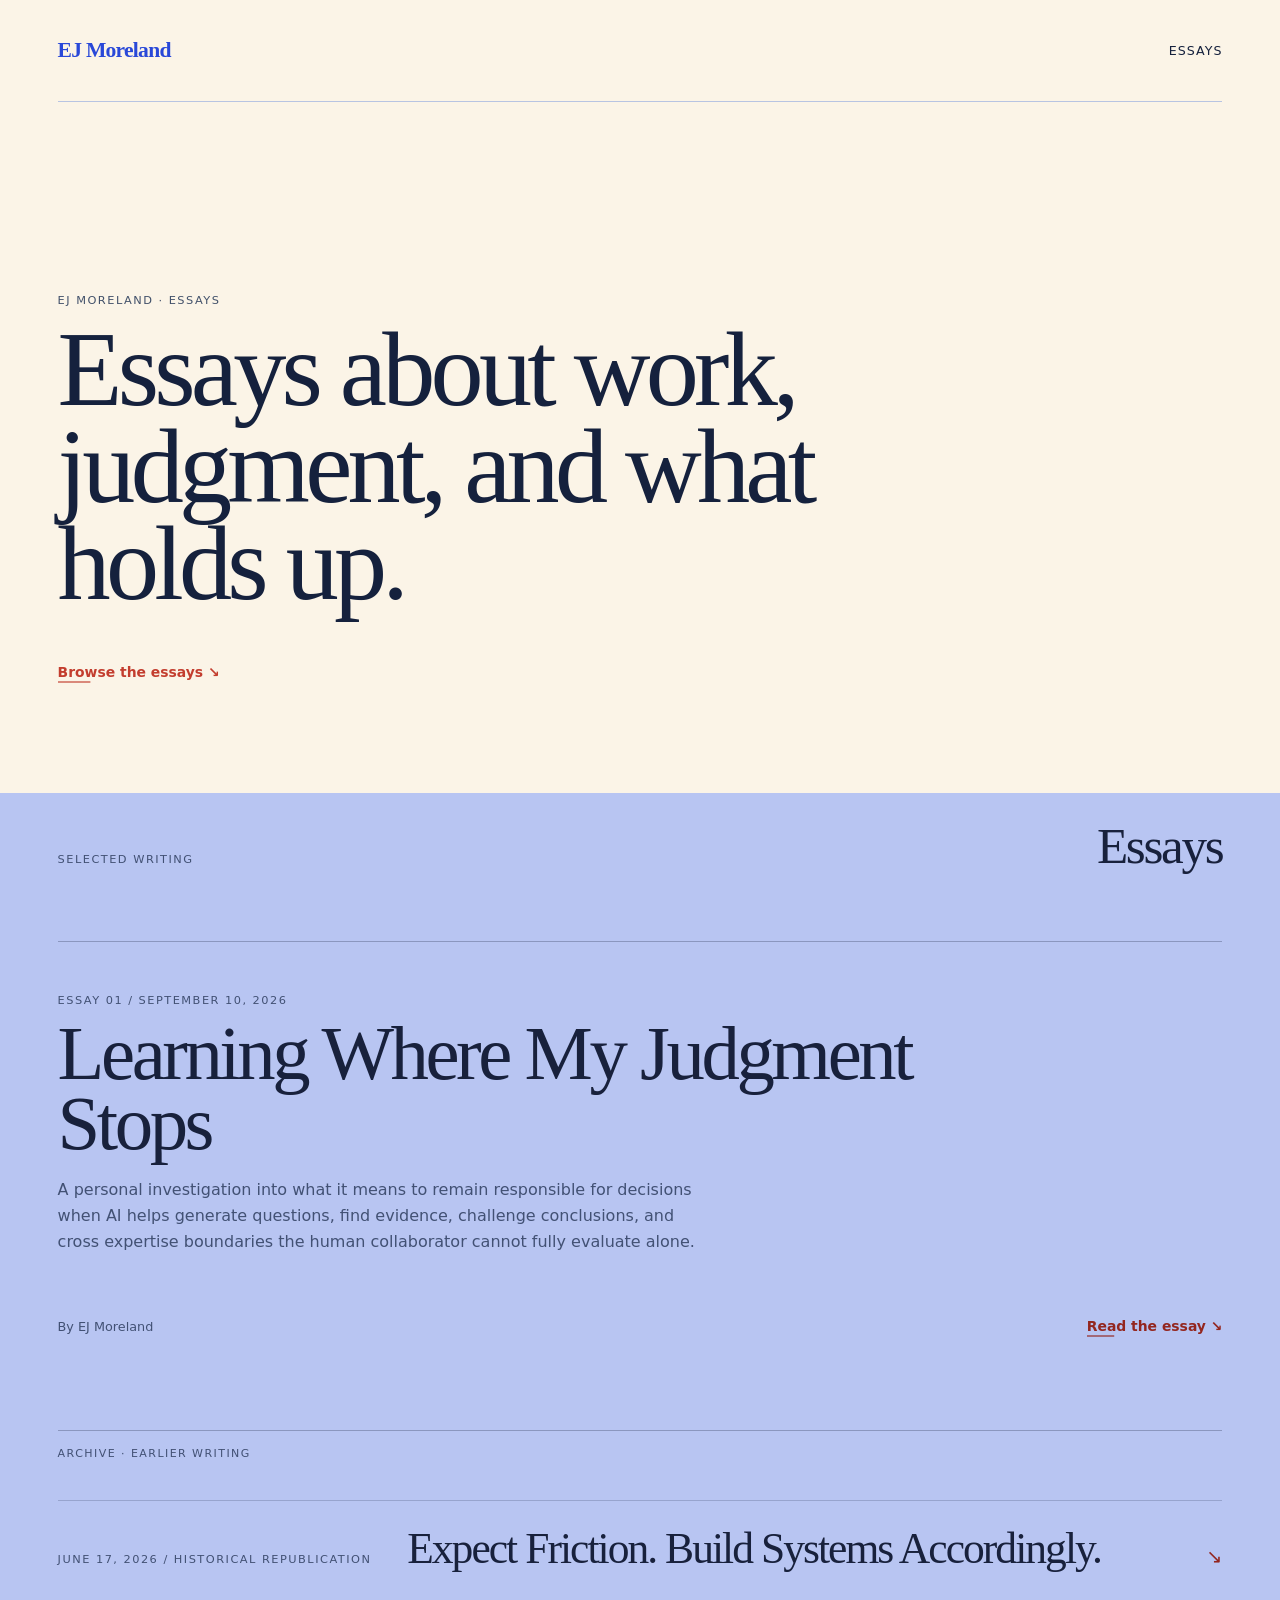
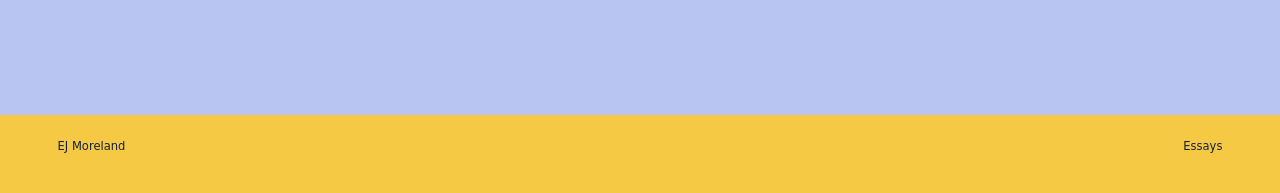
==== index.html @ 28517c2b "Publish initial essay site" ====
<!doctype html>
<html lang="en">
  <head>
    <meta charset="utf-8">
    <meta name="viewport" content="width=device-width, initial-scale=1">
    <title>EJ Moreland — Essays</title>
    <link rel="canonical" href="https://ejmoreland.net/">
    <link rel="stylesheet" href="styles.css">
  </head>
  <body>
    <a class="skip-link" href="#main">Skip to content</a>
    <div class="site-shell">
      <header class="masthead">
        <a class="wordmark" href="#top" aria-label="EJ Moreland home">EJ Moreland</a>
        <button class="menu-toggle" type="button" aria-expanded="false" aria-controls="site-navigation">
          <span>Menu</span><span aria-hidden="true">+</span>
        </button>
        <nav id="site-navigation" aria-label="Primary navigation">
          <a href="essays/index.html">Essays</a>
        </nav>
      </header>

      <main id="main">
        <section class="hero" id="top" aria-labelledby="intro-title">
          <p class="eyebrow">EJ Moreland · Essays</p>
          <h1 id="intro-title">Essays about work, judgment, and what holds up.</h1>
          <a class="text-link" href="essays/index.html">Browse the essays <span aria-hidden="true">↘</span></a>
        </section>

        <section class="writing-section" id="writing" aria-labelledby="writing-title">
          <div class="section-heading">
            <p class="eyebrow">Selected writing</p>
            <h2 id="writing-title">Essays</h2>
          </div>
          <article class="featured-essay">
            <p class="issue-label">Essay 01 <span aria-hidden="true">/</span> September 10, 2026</p>
            <h3>Learning Where My Judgment Stops</h3>
            <p class="deck">A personal investigation into what it means to remain responsible for decisions when AI helps generate questions, find evidence, challenge conclusions, and cross expertise boundaries the human collaborator cannot fully evaluate alone.</p>
            <div class="article-footer">
              <span>By EJ Moreland</span>
              <a class="text-link" href="essays/learning-where-my-judgment-stops.html">Read the essay <span aria-hidden="true">↘</span></a>
            </div>
          </article>
          <div class="archive-test" aria-label="Future writing layout test">
            <p class="archive-note">Archive · Earlier writing</p>
            <article class="archive-row">
              <p class="issue-label">June 17, 2026 <span aria-hidden="true">/</span> Historical republication</p>
              <h3><a href="essays/expect-friction-build-systems-accordingly.html">Expect Friction. Build Systems Accordingly.</a></h3>
              <span class="archive-arrow" aria-hidden="true">↘</span>
            </article>
          </div>
        </section>

      </main>

      <footer>
        <span>EJ Moreland</span>
        <span>Essays</span>
      </footer>
    </div>
    <script src="script.js"></script>
  </body>
</html>
---- styles.css ----
:root {
  --paper: #fbf4e7;
  --ink: #15213d;
  --quiet: #42516a;
  --rule: #b8c4e2;
  --signal: #c33d2e;
  --cobalt: #b8c5f2;
  --wordmark: #2948d8;
  --plum: #542567;
  --sun: #f6c945;
  --reading-ink: #fff4e4;
  --reading-muted: #efd8ec;
  --control-ink: #15213d;
  --serif: Georgia, "Times New Roman", serif;
  --sans: Inter, ui-sans-serif, system-ui, sans-serif;
}

* { box-sizing: border-box; }
html { scroll-behavior: smooth; }
body { margin: 0; background: var(--paper); color: var(--ink); font-family: var(--sans); transition: background-color 560ms cubic-bezier(.22, 1, .36, 1), color 420ms ease; }
body.dimmed { --paper: #18213c; --ink: #fff4e4; --quiet: #c8d2ec; --rule: #56678e; --signal: #f6c945; --cobalt: #c6cff2; --wordmark: #c6cff2; --plum: #2b1437; --sun: #f6c945; --reading-ink: #fff4e4; --reading-muted: #e7cfe5; }
a { color: inherit; text-decoration-thickness: 1px; text-underline-offset: 0.18em; }
button { font: inherit; color: inherit; }
.skip-link { position: fixed; left: 1rem; top: -4rem; background: var(--ink); color: var(--paper); padding: .7rem; z-index: 4; }
.skip-link:focus { top: 1rem; }
.site-shell { max-width: 1440px; margin: auto; padding: 0 4.5vw; }
.masthead { min-height: 6.4rem; display: flex; align-items: center; justify-content: space-between; border-bottom: 1px solid var(--rule); }
.wordmark { color: var(--wordmark); font-family: var(--serif); font-size: 1.35rem; font-weight: 700; text-decoration: none; letter-spacing: -.035em; }
nav { display: flex; gap: 1.4rem; font-size: .79rem; text-transform: uppercase; letter-spacing: .08em; }
nav a { text-decoration: none; }
.menu-toggle { display: none; background: none; border: 0; padding: .45rem 0; }
.hero { min-height: min(72vh, 52rem); padding: clamp(6rem, 14vw, 13rem) 0 7rem; max-width: 1010px; }
.eyebrow, .issue-label { font-size: .71rem; text-transform: uppercase; letter-spacing: .13em; color: var(--quiet); }
.hero h1, h2, h3 { font-family: var(--serif); font-weight: 400; letter-spacing: -.045em; }
.hero h1 { max-width: 900px; margin: .9rem 0 2rem; font-size: clamp(3.3rem, 8.3vw, 8.6rem); line-height: .91; }
.hero-copy { max-width: 35rem; font-size: 1rem; line-height: 1.65; color: var(--quiet); }
.text-link { position: relative; display: inline-block; margin-top: 1.3rem; color: var(--signal); font-size: .87rem; font-weight: 650; text-decoration: none; }
.text-link::after { position: absolute; left: 0; right: 0; bottom: -.18rem; height: 2px; content: ""; background: currentColor; transform: scaleX(.2); transform-origin: left; opacity: .58; transition: transform 360ms cubic-bezier(.22, 1, .36, 1), opacity 240ms ease; }
.text-link span { display: inline-block; transition: transform 360ms cubic-bezier(.22, 1, .36, 1); }
.text-link:hover::after, .text-link:focus-visible::after { transform: scaleX(1); opacity: 1; }
.text-link:hover span, .text-link:focus-visible span { transform: translate(.24rem, .14rem); }
.writing-section { margin: 0 calc(50% - 50vw); padding: 1.4rem max(4.5vw, calc((100vw - 1440px) / 2 + 4.5vw)) 7rem; background: var(--cobalt); color: #18213c; }
.writing-section .eyebrow, .writing-section .issue-label, .writing-section .deck, .writing-section .article-footer { color: #425174; }
.writing-section .section-heading, .writing-section .featured-essay { border-color: rgba(24, 33, 60, .28); }
.writing-section .text-link { color: #93261f; }
.section-heading { display: flex; align-items: baseline; justify-content: space-between; }
.section-heading h2 { margin: 0; font-size: clamp(2rem, 4vw, 3.5rem); }
.featured-essay { margin-top: 4rem; padding: 2.5rem 0 0; border-top: 1px solid var(--rule); transition: transform 420ms cubic-bezier(.22, 1, .36, 1); }
.featured-essay h3 { max-width: 960px; margin: .65rem 0 1.1rem; font-size: clamp(2.8rem, 6vw, 6.8rem); line-height: .92; }
.deck { max-width: 41rem; color: var(--quiet); line-height: 1.6; }
.article-footer { display: flex; justify-content: space-between; align-items: baseline; gap: 1rem; margin-top: 4rem; font-size: .8rem; color: var(--quiet); }
.article-footer .text-link { margin: 0; }
.archive-test { margin-top: 6rem; border-top: 1px solid rgba(24, 33, 60, .28); }
.archive-note { margin: 1rem 0 2.5rem; color: #425174; font-size: .69rem; text-transform: uppercase; letter-spacing: .13em; }
.archive-row { position: relative; display: grid; grid-template-columns: minmax(12rem, .42fr) minmax(18rem, 1fr) auto; gap: 1.5rem; align-items: baseline; padding: 1.6rem 0; border-top: 1px solid rgba(24, 33, 60, .2); transition: transform 360ms cubic-bezier(.22, 1, .36, 1); }
.archive-row h3 { margin: 0; font-size: clamp(1.65rem, 3.4vw, 3.4rem); line-height: 1; }
.archive-row h3 a { color: inherit; text-decoration: none; }
.archive-arrow { color: #93261f; font-size: 1.2rem; transition: transform 360ms cubic-bezier(.22, 1, .36, 1); }
.reading-proof { margin: 0 calc(50% - 50vw); padding: 7rem max(4.5vw, calc((100vw - 1440px) / 2 + 4.5vw)); background: var(--plum); color: var(--reading-ink); transition: background-color 620ms cubic-bezier(.22, 1, .36, 1), color 420ms ease; }
.reading-proof .eyebrow, .reading-proof .issue-label, .reading-proof .standfirst { color: var(--reading-muted); }
.reading-meta { display: flex; justify-content: space-between; align-items: center; border-bottom: 1px solid var(--rule); padding-bottom: 1rem; }
.reading-mode { position: relative; overflow: hidden; isolation: isolate; background: transparent; border: 1px solid rgba(255, 244, 228, .65); border-radius: 99px; padding: .55rem .8rem; cursor: pointer; font-size: .78rem; transition: border-color 260ms ease, color 260ms ease, transform 260ms cubic-bezier(.22, 1, .36, 1); }
.reading-mode::before { position: absolute; inset: 0; z-index: -1; content: ""; background: var(--sun); transform: translateY(105%); transition: transform 420ms cubic-bezier(.22, 1, .36, 1); }
.reading-mode:hover, .reading-mode:focus-visible { border-color: var(--sun); color: var(--control-ink); transform: translateY(-1px); }
.reading-mode[aria-pressed="true"] { border-color: var(--sun); color: var(--control-ink); }
.reading-mode:hover::before, .reading-mode:focus-visible::before, .reading-mode[aria-pressed="true"]::before { transform: translateY(0); }
.reading-column { width: min(100%, 43rem); margin: 7rem auto 0; font-family: var(--serif); font-size: clamp(1.25rem, 2vw, 1.56rem); line-height: 1.56; }
.reading-column h2 { margin: .8rem 0 2.2rem; font-size: clamp(3rem, 6vw, 5.8rem); line-height: .92; }
.reading-column h1 { margin: .8rem 0 2.2rem; font-family: var(--serif); font-size: clamp(3rem, 6vw, 5.8rem); font-weight: 400; letter-spacing: -.045em; line-height: .92; }
.standfirst { font-size: 1.1em; color: var(--quiet); }
.article-template { min-height: calc(100vh - 6.4rem); }
.article-placeholder { margin-top: 3rem; padding: 1.5rem; border: 1px solid rgba(255, 244, 228, .42); font-family: var(--sans); font-size: 1rem; line-height: 1.65; }
.published-article .article-heading { margin-top: 6rem; }
.published-article .article-body { margin-top: 4rem; }
.article-body > p, .afterword > p { margin: 0 0 1.6em; }
.article-body > p + p, .afterword > p + p { margin-top: .15em; }
.article-body .emphasis-line { margin: 2.7em 0; padding-left: 1.2rem; border-left: 3px solid var(--sun); color: #ffe7a0; font-size: 1.08em; font-style: italic; line-height: 1.48; }
.article-body .emphasis-fragment { display: block; margin: .6em 0 2.5em; padding-left: 1.2rem; border-left: 3px solid var(--sun); color: #ffe7a0; font-size: 1.08em; font-style: italic; line-height: 1.48; }
.historical-note { margin: 2rem 0 1rem; padding: 1.15rem 1.25rem; border: 1px solid rgba(255, 244, 228, .45); font-family: var(--sans); font-size: .9rem; line-height: 1.6; }
.original-source { color: var(--sun); font-family: var(--sans); font-size: .78rem; font-weight: 700; text-underline-offset: .22em; }
.historical-article .bullet-line { margin: -.7em 0 1.05em 1.2rem; font-family: var(--sans); font-size: .88em; }
.historical-article .closing-line { margin-bottom: .35em; color: #ffe7a0; font-weight: 700; }
.afterword { margin-top: 7rem; padding-top: 3rem; border-top: 1px solid rgba(255, 244, 228, .42); }
.afterword h2 { margin: 0 0 2.5rem; font-size: clamp(2.5rem, 5vw, 4.8rem); line-height: .95; }
.page-hero { padding: clamp(6rem, 13vw, 11rem) 0 5rem; }
.page-hero h1 { margin: .6rem 0 1.5rem; font-family: var(--serif); font-size: clamp(4rem, 10vw, 9rem); font-weight: 400; letter-spacing: -.055em; line-height: .88; }
.page-hero > p:last-child { max-width: 38rem; color: var(--quiet); line-height: 1.65; }
.essay-index { margin: 0 calc(50% - 50vw); padding: 1rem max(4.5vw, calc((100vw - 1440px) / 2 + 4.5vw)) 7rem; background: var(--cobalt); color: var(--control-ink); }
.essay-entry { padding: 3rem 0 4rem; border-top: 1px solid rgba(24, 33, 60, .28); }
.essay-entry h2 { max-width: 960px; margin: .7rem 0 1.2rem; font-size: clamp(2.8rem, 6vw, 6.8rem); line-height: .92; }
.essay-entry > p:not(.issue-label) { max-width: 42rem; color: #425174; line-height: 1.65; }
.pending-entry { opacity: .78; }
.end-mark { color: var(--sun); text-align: center; margin-top: 4rem; }
.about-section { padding: 8rem 0; max-width: 51rem; }
.about-section h2 { max-width: 34rem; margin: .8rem 0 1.5rem; font-size: clamp(2.5rem, 5.2vw, 5rem); line-height: .94; }
.about-section p:last-child { line-height: 1.7; color: var(--quiet); }
footer { display: flex; justify-content: space-between; gap: 1rem; margin: 0 calc(50% - 50vw); padding: 1.5rem max(4.5vw, calc((100vw - 1440px) / 2 + 4.5vw)) 2.5rem; background: var(--sun); color: var(--control-ink); font-size: .72rem; }

@media (hover: hover) {
  .featured-essay:hover { transform: translateY(-.3rem); }
  .archive-row:hover { transform: translateY(-.2rem); }
  .archive-row:hover .archive-arrow { transform: translate(.22rem, .16rem); }
}

@media (max-width: 640px) {
  .site-shell { padding: 0 1.25rem; }
  .masthead { min-height: 5rem; position: relative; }
  .menu-toggle { display: flex; gap: .5rem; background: none; border: 0; cursor: pointer; font-size: .78rem; text-transform: uppercase; letter-spacing: .08em; }
  nav { display: none; position: absolute; top: 5rem; left: -1.25rem; right: -1.25rem; background: var(--paper); padding: 1rem 1.25rem 1.5rem; border-bottom: 1px solid var(--rule); }
  nav.open { display: flex; flex-direction: column; }
  .hero { min-height: auto; padding: 6rem 0; }
  .article-footer, footer { align-items: flex-start; flex-direction: column; }
  .archive-row { grid-template-columns: 1fr auto; gap: .8rem; }
  .archive-row .issue-label { grid-column: 1 / -1; }
  .writing-section, .reading-proof, .essay-index, footer { padding-left: 1.25rem; padding-right: 1.25rem; }
  .reading-proof { padding-top: 4rem; padding-bottom: 4rem; }
  .reading-column { margin-top: 4rem; }
  .about-section { padding: 5rem 0; }
}

@media (prefers-reduced-motion: reduce) {
  html { scroll-behavior: auto; }
  *, *::before, *::after { transition-duration: .01ms !important; animation-duration: .01ms !important; animation-iteration-count: 1 !important; }
}
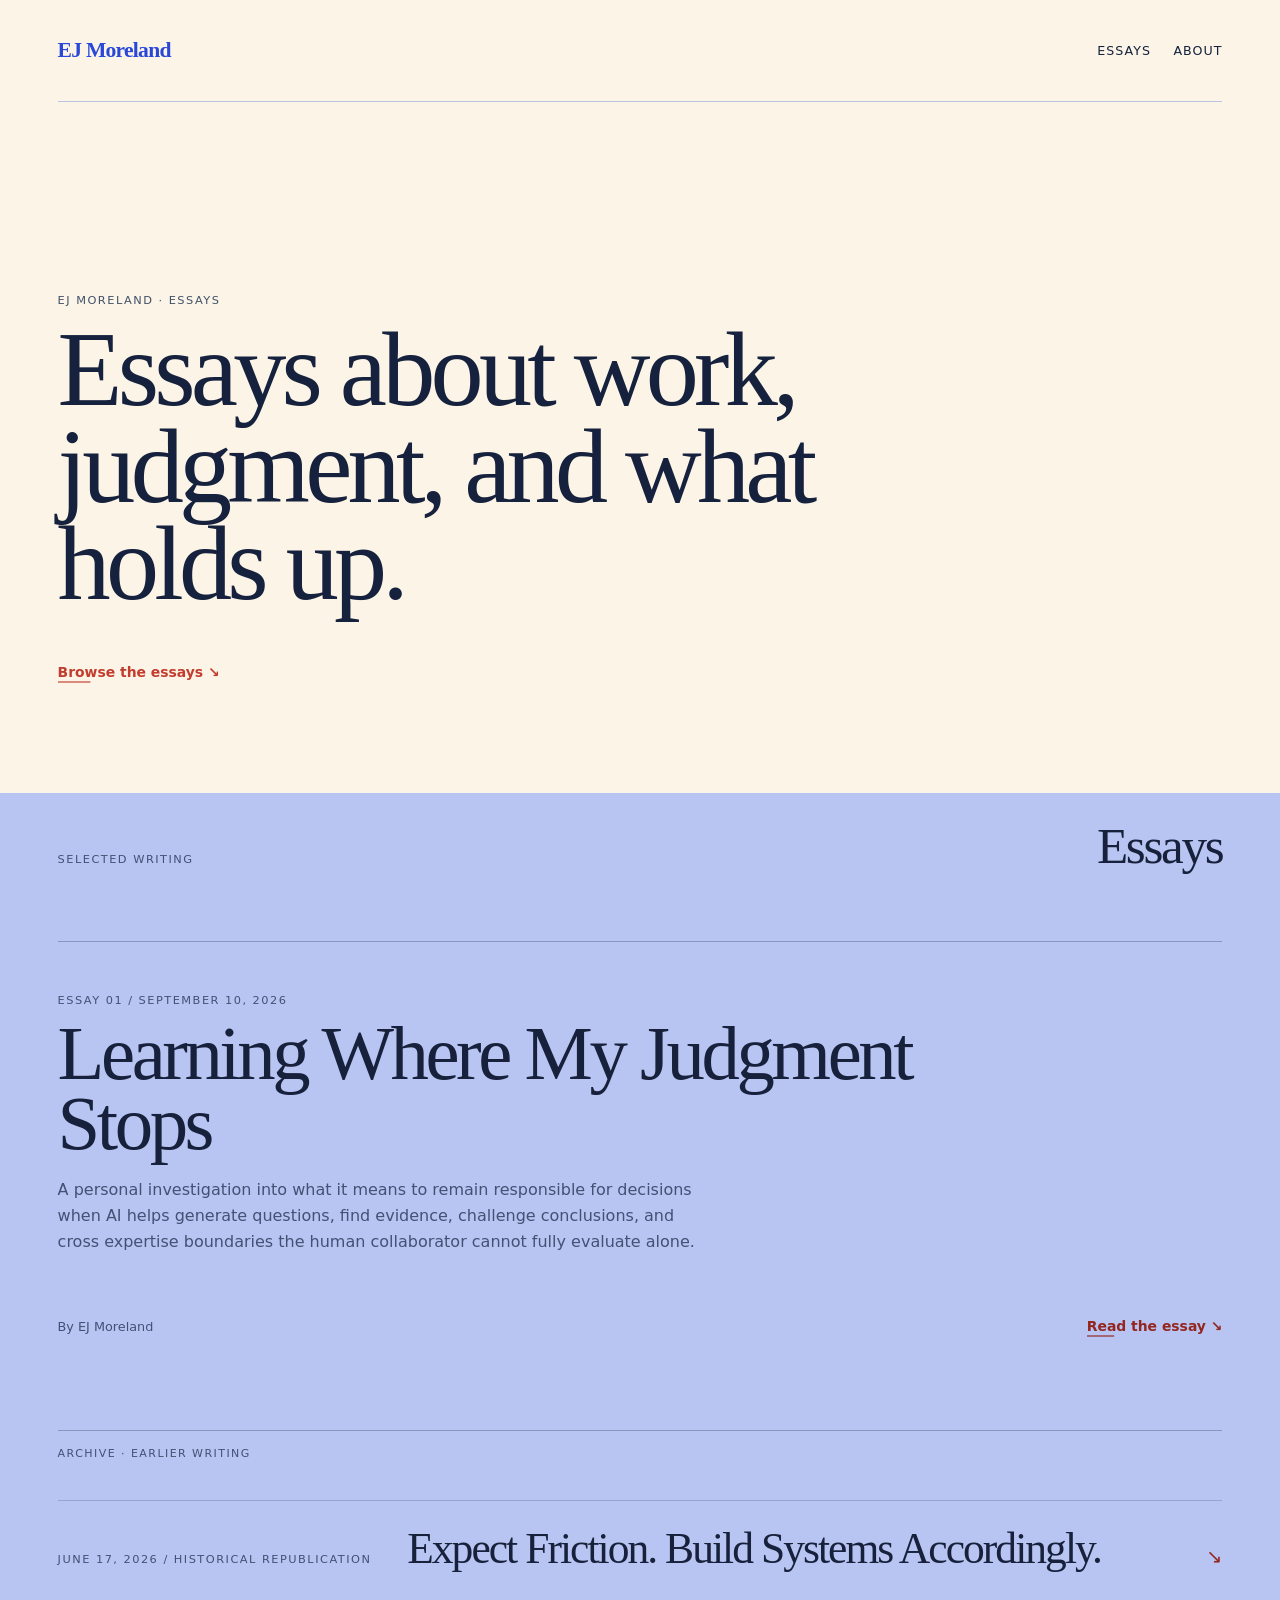
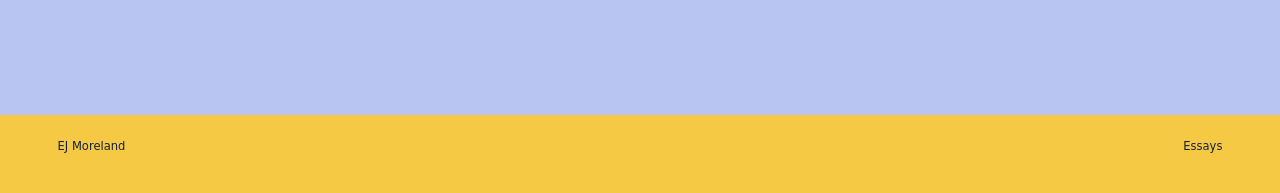
==== commit 059e18a2: "Publish About page and contact experience" ====
--- a/index.html
+++ b/index.html
@@ -3,8 +3,25 @@
   <head>
     <meta charset="utf-8">
     <meta name="viewport" content="width=device-width, initial-scale=1">
+    <meta name="google-site-verification" content="maORO0gJGYn6F5HMEM_r1J4FwecowU1aqyuogX3IW50">
     <title>EJ Moreland — Essays</title>
+    <meta name="description" content="Essays by EJ Moreland about work, judgment, human-AI collaboration, and building systems that hold up under real-world friction.">
+    <meta name="theme-color" content="#fbf4e7">
     <link rel="canonical" href="https://ejmoreland.net/">
+    <link rel="icon" href="/assets/favicon.svg" type="image/svg+xml">
+    <link rel="icon" href="/assets/favicon-32.png" sizes="32x32" type="image/png">
+    <link rel="apple-touch-icon" href="/assets/apple-touch-icon.png">
+    <meta property="og:type" content="website">
+    <meta property="og:title" content="EJ Moreland — Essays">
+    <meta property="og:description" content="Essays by EJ Moreland about work, judgment, human-AI collaboration, and building systems that hold up under real-world friction.">
+    <meta property="og:url" content="https://ejmoreland.net/">
+    <meta property="og:image" content="https://ejmoreland.net/assets/social-card.png">
+    <meta property="og:image:width" content="1200">
+    <meta property="og:image:height" content="630">
+    <meta property="og:image:alt" content="Abstract plum, cream, periwinkle, yellow, red, and navy paper forms.">
+    <meta name="twitter:card" content="summary_large_image">
+    <meta name="twitter:image" content="https://ejmoreland.net/assets/social-card.png">
+    <meta name="twitter:image:alt" content="Abstract plum, cream, periwinkle, yellow, red, and navy paper forms.">
     <link rel="stylesheet" href="styles.css">
   </head>
   <body>
@@ -17,6 +34,7 @@
         </button>
         <nav id="site-navigation" aria-label="Primary navigation">
           <a href="essays/index.html">Essays</a>
+          <a href="about/">About</a>
         </nav>
       </header>
 
--- a/styles.css
+++ b/styles.css
@@ -17,7 +17,7 @@
 
 * { box-sizing: border-box; }
 html { scroll-behavior: smooth; }
-body { margin: 0; background: var(--paper); color: var(--ink); font-family: var(--sans); transition: background-color 560ms cubic-bezier(.22, 1, .36, 1), color 420ms ease; }
+body { margin: 0; overflow-x: clip; background: var(--paper); color: var(--ink); font-family: var(--sans); transition: background-color 560ms cubic-bezier(.22, 1, .36, 1), color 420ms ease; }
 body.dimmed { --paper: #18213c; --ink: #fff4e4; --quiet: #c8d2ec; --rule: #56678e; --signal: #f6c945; --cobalt: #c6cff2; --wordmark: #c6cff2; --plum: #2b1437; --sun: #f6c945; --reading-ink: #fff4e4; --reading-muted: #e7cfe5; }
 a { color: inherit; text-decoration-thickness: 1px; text-underline-offset: 0.18em; }
 button { font: inherit; color: inherit; }
@@ -94,6 +94,62 @@
 .about-section { padding: 8rem 0; max-width: 51rem; }
 .about-section h2 { max-width: 34rem; margin: .8rem 0 1.5rem; font-size: clamp(2.5rem, 5.2vw, 5rem); line-height: .94; }
 .about-section p:last-child { line-height: 1.7; color: var(--quiet); }
+.about-hero { max-width: 67rem; padding-bottom: clamp(6rem, 12vw, 11rem); }
+.about-hero h1 { max-width: 64rem; font-size: clamp(3.25rem, 7.5vw, 7rem); line-height: .9; }
+.about-story { margin: 0 calc(50% - 50vw); padding: 1.4rem max(4.5vw, calc((100vw - 1440px) / 2 + 4.5vw)) 7rem; background: var(--plum); color: var(--reading-ink); transition: background-color 620ms cubic-bezier(.22, 1, .36, 1), color 420ms ease; }
+.about-story .reading-meta { border-color: rgba(255, 244, 228, .42); }
+.about-column { width: min(100%, 43rem); margin: 7rem auto 0; font-family: var(--serif); font-size: clamp(1.25rem, 2vw, 1.56rem); line-height: 1.56; }
+.about-column p { margin: 0 0 1.6em; }
+.about-column p + p { margin-top: .15em; }
+.about-waypoint { margin: 4.2em 0 1.7em !important; padding-top: 1.15em; border-top: 1px solid rgba(255, 244, 228, .28); color: var(--reading-muted); font-family: var(--sans); font-size: .62em; font-weight: 700; letter-spacing: .13em; line-height: 1; text-transform: uppercase; }
+.about-waypoint:first-child { margin-top: 0 !important; }
+.contact-panel { margin-top: 6rem; padding-top: 3rem; border-top: 1px solid rgba(255, 244, 228, .42); font-family: var(--sans); }
+.contact-panel .eyebrow { color: var(--reading-muted); }
+.contact-panel h2 { margin: .7rem 0 1rem; font-family: var(--serif); font-size: clamp(2.5rem, 5vw, 4.8rem); font-weight: 400; letter-spacing: -.045em; line-height: .95; }
+.contact-actions { display: flex; flex-wrap: wrap; align-items: center; gap: .8rem; }
+.contact-linkedin { display: inline-block; line-height: 0; }
+.linkedin-logo { display: block; width: 2.9rem; height: 2.9rem; object-fit: cover; object-position: left top; }
+.contact-linkedin:focus-visible, .contact-dock-linkedin:focus-visible { outline: 3px solid var(--sun); outline-offset: .24rem; }
+.contact-message-button { display: inline-flex; width: 2.9rem; height: 2.9rem; align-items: center; justify-content: center; padding: 0; border: 1px solid var(--sun); border-radius: 50%; background: var(--sun); box-shadow: 0 .32rem 0 rgba(0, 0, 0, .2); color: var(--control-ink); cursor: pointer; transition: background-color 240ms ease, border-color 240ms ease, box-shadow 240ms ease, transform 260ms cubic-bezier(.22, 1, .36, 1); }
+.contact-message-button svg { width: 1.08rem; height: 1.08rem; fill: none; stroke: currentColor; stroke-linecap: round; stroke-linejoin: round; stroke-width: 1.75; }
+.contact-message-button:hover, .contact-message-button:focus-visible { border-color: var(--reading-ink); background: var(--reading-ink); box-shadow: 0 .12rem 0 rgba(0, 0, 0, .18); color: var(--control-ink); transform: translateY(-.2rem); }
+.contact-dock { position: fixed; z-index: 3; right: max(1.5rem, env(safe-area-inset-right)); bottom: max(1.5rem, env(safe-area-inset-bottom)); display: flex; flex-direction: column; align-items: center; gap: .8rem; transition: opacity 220ms ease, transform 260ms cubic-bezier(.22, 1, .36, 1); }
+.contact-dock.is-suppressed { opacity: 0; pointer-events: none; transform: translateY(.7rem); }
+.contact-dock-linkedin { display: block; line-height: 0; }
+.contact-dock .linkedin-logo { width: 2.65rem; height: 2.65rem; }
+.contact-dock-message { display: inline-flex; width: 2.65rem; height: 2.65rem; align-items: center; justify-content: center; padding: 0; border: 1px solid #f6c945; border-radius: 50%; background: #f6c945; color: #15213d; cursor: pointer; transition: background-color 240ms ease, color 240ms ease, transform 240ms cubic-bezier(.22, 1, .36, 1); }
+.contact-dock-message svg { width: 1rem; height: 1rem; fill: none; stroke: currentColor; stroke-linecap: round; stroke-linejoin: round; stroke-width: 1.8; }
+.contact-dock-message:hover, .contact-dock-message:focus-visible { background: #15213d; color: #fbf4e7; transform: translateY(-2px); }
+.contact-drawer { width: 100%; max-width: none; height: 100%; max-height: none; margin: 0; padding: 0; border: 0; background: transparent; color: #15213d; overflow: hidden; }
+.contact-drawer::backdrop { background: rgba(21, 33, 61, .58); opacity: 0; transition: opacity 280ms ease; }
+.contact-drawer[open] { display: grid; justify-items: end; }
+.contact-drawer[open]::backdrop, .contact-drawer.is-open::backdrop { opacity: 1; }
+.contact-drawer-panel { width: min(100%, 33rem); min-height: 100dvh; padding: clamp(1.5rem, 4vw, 3rem); background: #fbf4e7; box-shadow: -1.2rem 0 3.5rem rgba(9, 13, 29, .24); transform: translateX(105%); transition: transform 460ms cubic-bezier(.22, 1, .36, 1); overflow-y: auto; }
+.contact-drawer.is-open .contact-drawer-panel { transform: translateX(0); }
+.contact-drawer.is-closing .contact-drawer-panel { transform: translateX(105%); }
+.contact-drawer-topline { display: flex; align-items: center; justify-content: space-between; padding-bottom: 1.1rem; border-bottom: 1px solid #b8c4e2; }
+.contact-drawer-topline .eyebrow { margin: 0; color: #42516a; }
+.contact-drawer-close { display: grid; width: 2.45rem; height: 2.45rem; place-items: center; padding: 0; border: 1px solid #b8c4e2; border-radius: 50%; background: transparent; color: #15213d; cursor: pointer; font-size: 1.75rem; line-height: 1; transition: background-color 220ms ease, border-color 220ms ease, transform 220ms cubic-bezier(.22, 1, .36, 1); }
+.contact-drawer-close:hover, .contact-drawer-close:focus-visible { border-color: #f6c945; background: #f6c945; transform: rotate(8deg); }
+.contact-drawer h3 { margin: clamp(3rem, 8vw, 5rem) 0 .8rem; font-size: clamp(3.1rem, 9vw, 5.6rem); line-height: .9; }
+.contact-drawer-intro { max-width: 26rem; margin: 0; color: #42516a; font-family: var(--serif); font-size: 1.2rem; line-height: 1.5; }
+.contact-form { display: grid; grid-template-columns: repeat(2, minmax(0, 1fr)); gap: 1rem; margin-top: clamp(2.5rem, 6vw, 4rem); }
+.contact-field { display: grid; gap: .45rem; }
+.contact-field-message { grid-column: 1 / -1; }
+.contact-field label { color: #42516a; font-size: .69em; font-weight: 700; letter-spacing: .08em; text-transform: uppercase; }
+.contact-field input, .contact-field textarea { width: 100%; box-sizing: border-box; border: 1px solid #b8c4e2; border-radius: .3rem; background: #fffdf8; color: #15213d; font: inherit; font-size: .8em; line-height: 1.4; outline: none; transition: border-color 220ms ease, background-color 220ms ease, box-shadow 220ms ease; }
+.contact-field input { min-height: 3rem; padding: .6rem .75rem; }
+.contact-field textarea { min-height: 9rem; padding: .75rem; resize: vertical; }
+.contact-field input:focus, .contact-field textarea:focus { border-color: #2948d8; background: #fff; box-shadow: 0 0 0 3px rgba(41, 72, 216, .18); }
+.contact-submit { justify-self: start; display: inline-flex; align-items: center; gap: .7rem; min-height: 2.9rem; padding: .68rem .9rem .68rem 1rem; border: 1px solid #f6c945; border-radius: 99px; background: #f6c945; color: #15213d; cursor: pointer; font: inherit; font-size: .77em; font-weight: 700; letter-spacing: .02em; transition: background-color 300ms cubic-bezier(.22, 1, .36, 1), border-color 260ms ease, color 260ms ease, transform 260ms cubic-bezier(.22, 1, .36, 1); }
+.contact-submit span:last-child { font-size: 1.1em; transition: transform 300ms cubic-bezier(.22, 1, .36, 1); }
+.contact-submit:hover, .contact-submit:focus-visible { border-color: #15213d; background: #15213d; color: #fbf4e7; transform: translateY(-2px); }
+.contact-submit:disabled { cursor: wait; opacity: .72; transform: none; }
+.contact-submit:hover span:last-child, .contact-submit:focus-visible span:last-child { transform: translate(.16rem, -.13rem); }
+.contact-privacy { grid-column: 1 / -1; margin: .1rem 0 0 !important; color: #42516a; font-size: .75em; line-height: 1.55; }
+.contact-status { grid-column: 1 / -1; min-height: 1.55em; margin: 0 !important; color: #42516a; font-size: .72em; line-height: 1.55; }
+.contact-status.is-error { color: #93261f; }
+.contact-status.is-success { color: #275f45; }
 footer { display: flex; justify-content: space-between; gap: 1rem; margin: 0 calc(50% - 50vw); padding: 1.5rem max(4.5vw, calc((100vw - 1440px) / 2 + 4.5vw)) 2.5rem; background: var(--sun); color: var(--control-ink); font-size: .72rem; }
 
 @media (hover: hover) {
@@ -106,7 +162,7 @@
   .site-shell { padding: 0 1.25rem; }
   .masthead { min-height: 5rem; position: relative; }
   .menu-toggle { display: flex; gap: .5rem; background: none; border: 0; cursor: pointer; font-size: .78rem; text-transform: uppercase; letter-spacing: .08em; }
-  nav { display: none; position: absolute; top: 5rem; left: -1.25rem; right: -1.25rem; background: var(--paper); padding: 1rem 1.25rem 1.5rem; border-bottom: 1px solid var(--rule); }
+  nav { display: none; position: absolute; z-index: 10; top: 5rem; left: -1.25rem; right: -1.25rem; background: var(--paper); padding: 1rem 1.25rem 1.5rem; border-bottom: 1px solid var(--rule); }
   nav.open { display: flex; flex-direction: column; }
   .hero { min-height: auto; padding: 6rem 0; }
   .article-footer, footer { align-items: flex-start; flex-direction: column; }
@@ -116,6 +172,17 @@
   .reading-proof { padding-top: 4rem; padding-bottom: 4rem; }
   .reading-column { margin-top: 4rem; }
   .about-section { padding: 5rem 0; }
+  .about-story { padding-top: 1rem; padding-bottom: 4rem; }
+  .about-column { margin-top: 4rem; }
+  .contact-panel { margin-top: 4.5rem; }
+  .contact-form { grid-template-columns: 1fr; gap: .9rem; margin-top: 2rem; }
+  .contact-field-message { grid-column: auto; }
+  .contact-drawer[open] { align-items: end; justify-items: stretch; }
+  .contact-drawer-panel { width: 100%; min-height: min(84dvh, 48rem); padding: 1.5rem 1.25rem 2rem; border-radius: 1rem 1rem 0 0; transform: translateY(105%); }
+  .contact-drawer.is-open .contact-drawer-panel { transform: translateY(0); }
+  .contact-drawer.is-closing .contact-drawer-panel { transform: translateY(105%); }
+  .contact-drawer h3 { margin-top: 3.3rem; }
+  .contact-dock { right: max(.85rem, env(safe-area-inset-right)); bottom: max(.85rem, env(safe-area-inset-bottom)); gap: .7rem; }
 }
 
 @media (prefers-reduced-motion: reduce) {
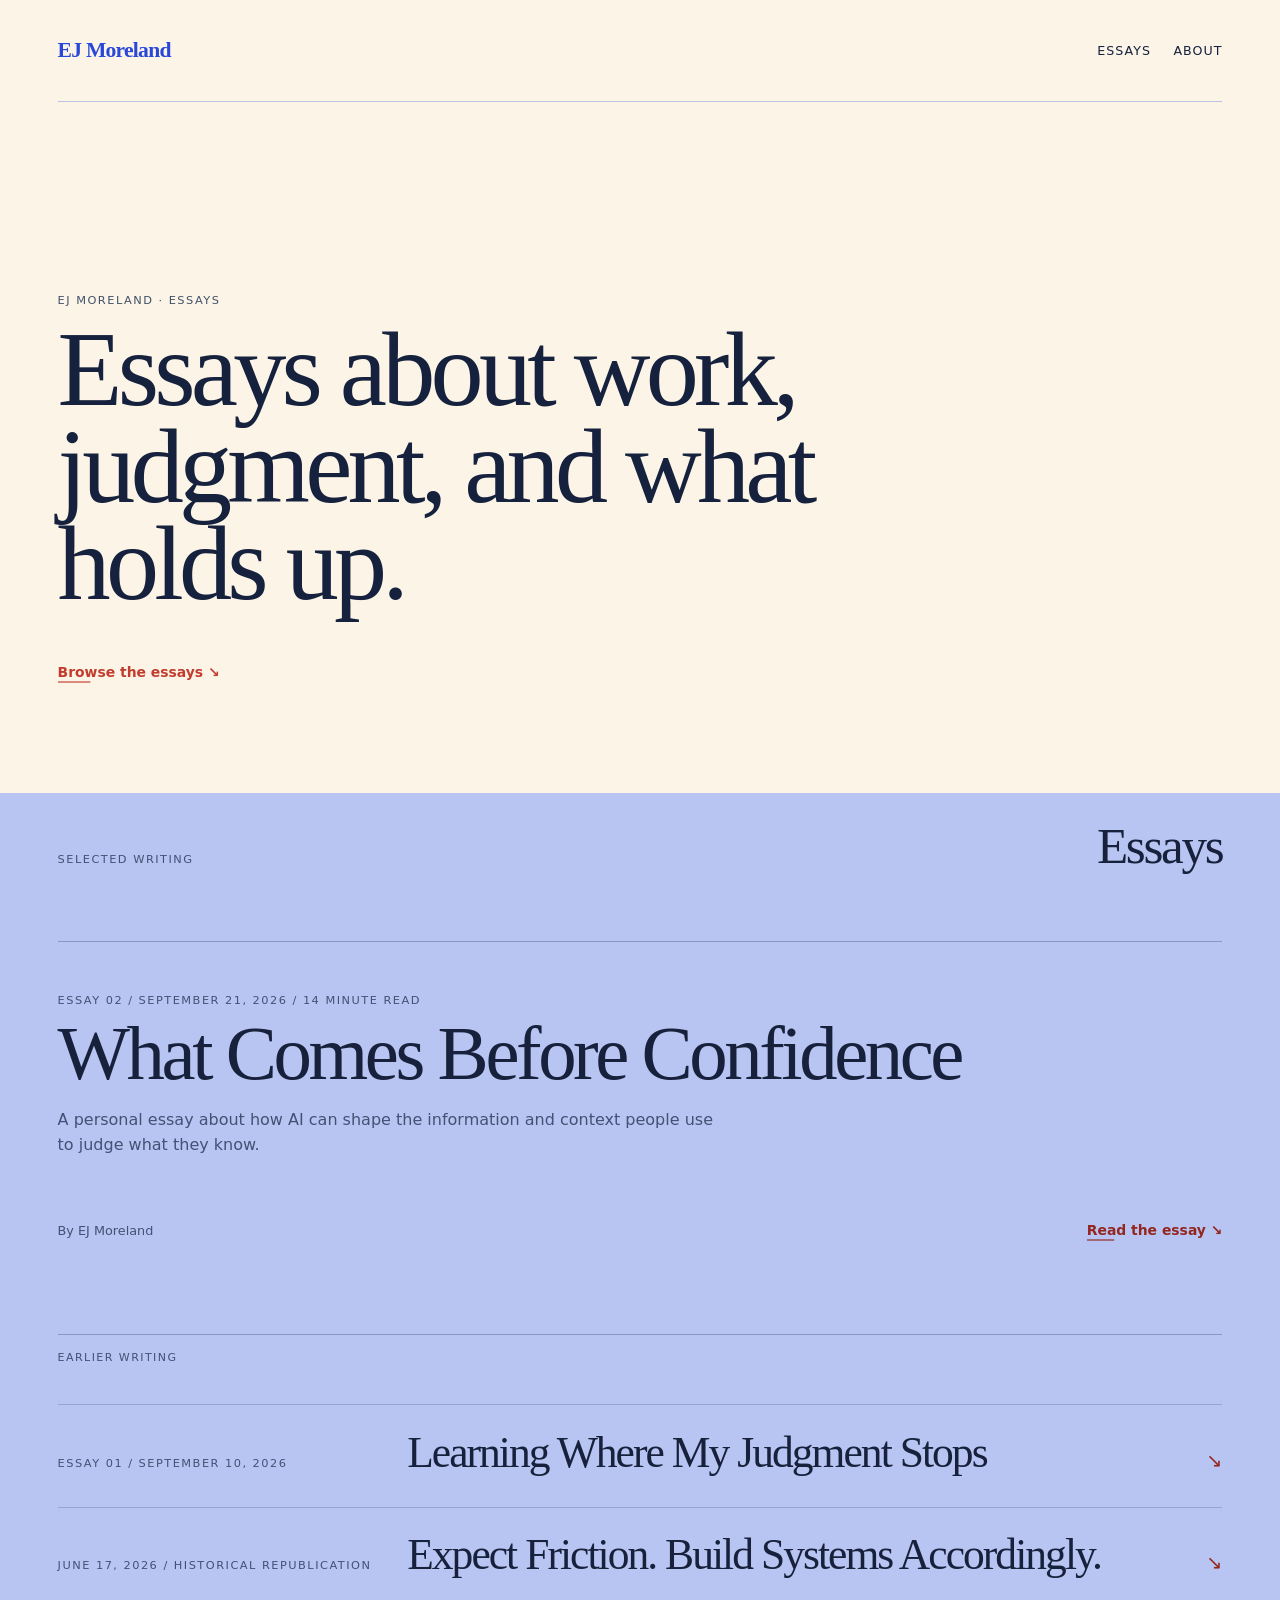
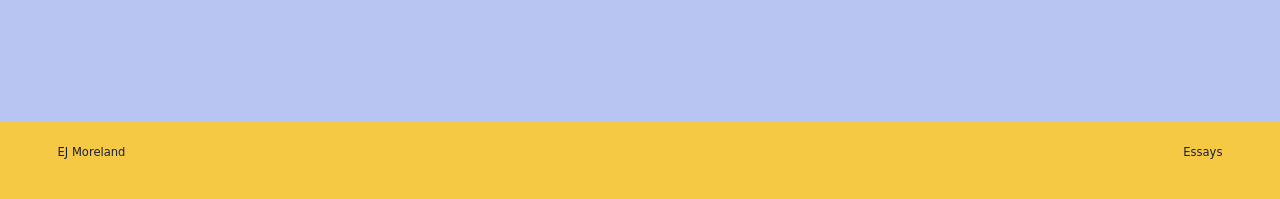
==== commit afc15ed6: "Feature Article 2 on homepage" ====
--- a/index.html
+++ b/index.html
@@ -51,16 +51,21 @@
             <h2 id="writing-title">Essays</h2>
           </div>
           <article class="featured-essay">
-            <p class="issue-label">Essay 01 <span aria-hidden="true">/</span> September 10, 2026</p>
-            <h3>Learning Where My Judgment Stops</h3>
-            <p class="deck">A personal investigation into what it means to remain responsible for decisions when AI helps generate questions, find evidence, challenge conclusions, and cross expertise boundaries the human collaborator cannot fully evaluate alone.</p>
+            <p class="issue-label">Essay 02 <span aria-hidden="true">/</span> September 21, 2026 <span aria-hidden="true">/</span> 14 minute read</p>
+            <h3>What Comes Before Confidence</h3>
+            <p class="deck">A personal essay about how AI can shape the information and context people use to judge what they know.</p>
             <div class="article-footer">
               <span>By EJ Moreland</span>
-              <a class="text-link" href="essays/learning-where-my-judgment-stops.html">Read the essay <span aria-hidden="true">↘</span></a>
+              <a class="text-link" href="essays/what-comes-before-confidence.html">Read the essay <span aria-hidden="true">↘</span></a>
             </div>
           </article>
           <div class="archive-test" aria-label="Future writing layout test">
-            <p class="archive-note">Archive · Earlier writing</p>
+            <p class="archive-note">Earlier writing</p>
+            <article class="archive-row">
+              <p class="issue-label">Essay 01 <span aria-hidden="true">/</span> September 10, 2026</p>
+              <h3><a href="essays/learning-where-my-judgment-stops.html">Learning Where My Judgment Stops</a></h3>
+              <span class="archive-arrow" aria-hidden="true">↘</span>
+            </article>
             <article class="archive-row">
               <p class="issue-label">June 17, 2026 <span aria-hidden="true">/</span> Historical republication</p>
               <h3><a href="essays/expect-friction-build-systems-accordingly.html">Expect Friction. Build Systems Accordingly.</a></h3>
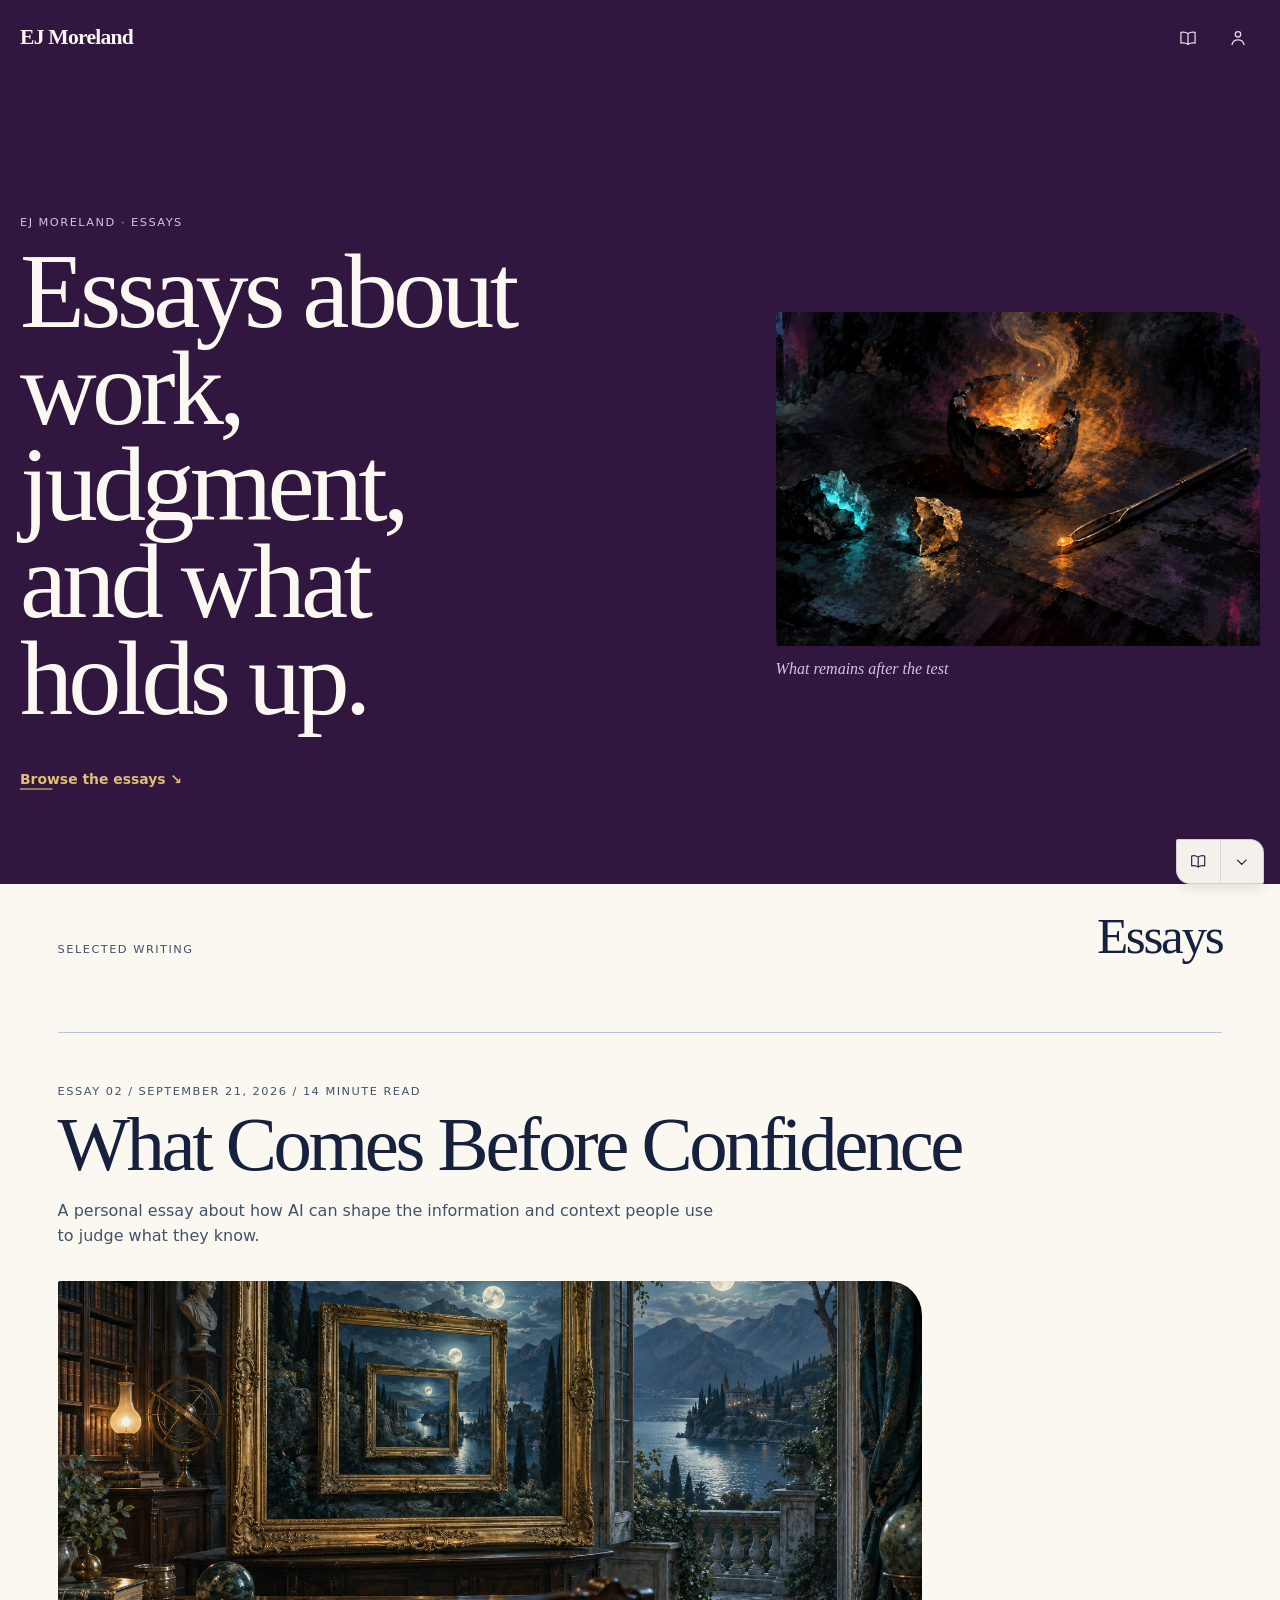
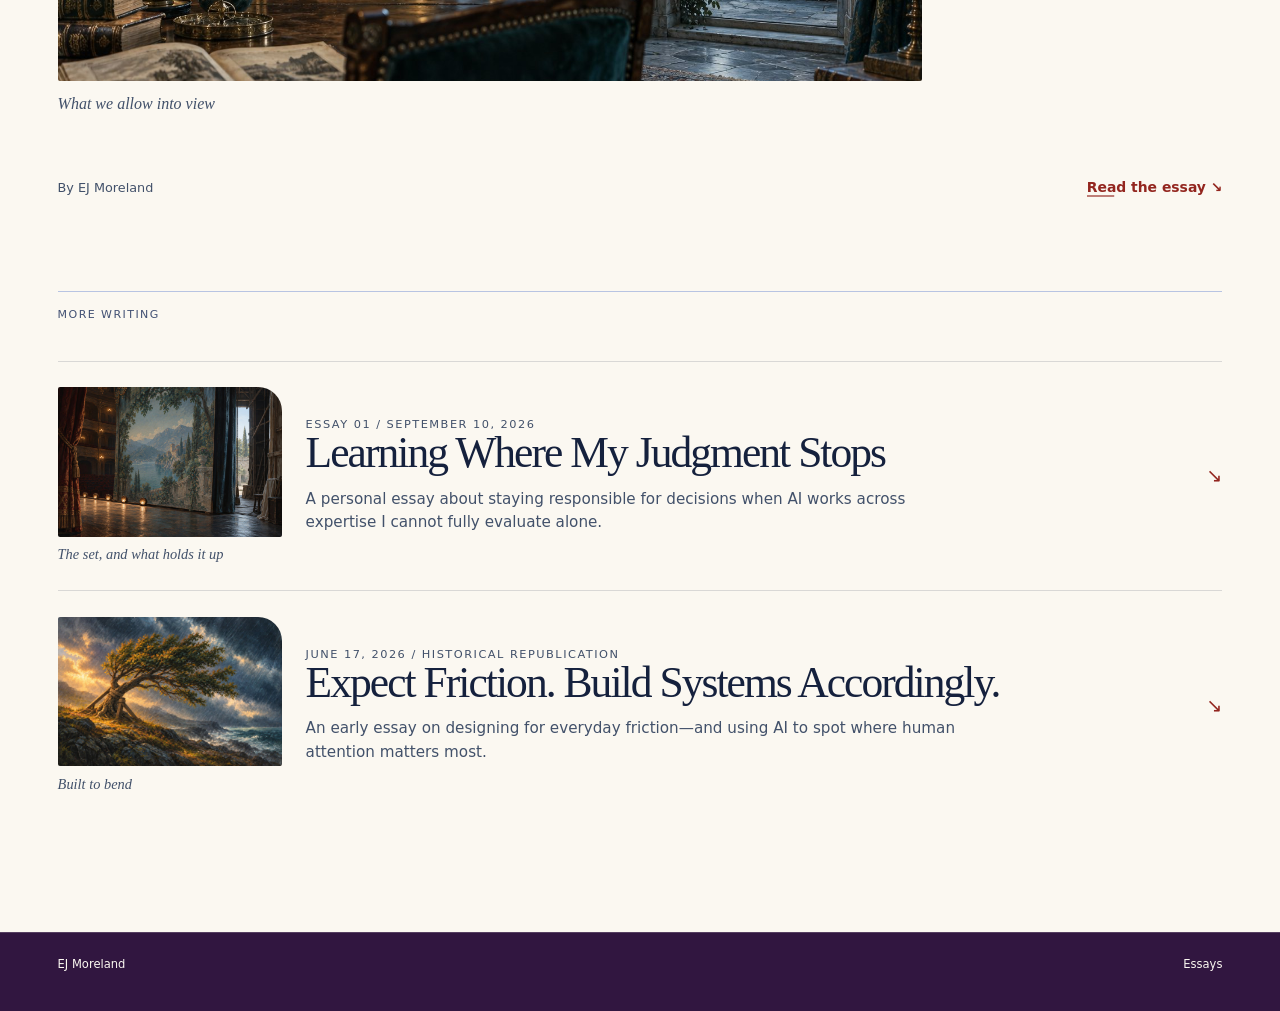
==== commit 259b144e: "Refine site-wide editorial presentation" ====
--- a/index.html
+++ b/index.html
@@ -6,7 +6,7 @@
     <meta name="google-site-verification" content="maORO0gJGYn6F5HMEM_r1J4FwecowU1aqyuogX3IW50">
     <title>EJ Moreland — Essays</title>
     <meta name="description" content="Essays by EJ Moreland about work, judgment, human-AI collaboration, and building systems that hold up under real-world friction.">
-    <meta name="theme-color" content="#fbf4e7">
+    <meta name="theme-color" content="#311640">
     <link rel="canonical" href="https://ejmoreland.net/">
     <link rel="icon" href="/assets/favicon.svg" type="image/svg+xml">
     <link rel="icon" href="/assets/favicon-32.png" sizes="32x32" type="image/png">
@@ -22,27 +22,31 @@
     <meta name="twitter:card" content="summary_large_image">
     <meta name="twitter:image" content="https://ejmoreland.net/assets/social-card.png">
     <meta name="twitter:image:alt" content="Abstract plum, cream, periwinkle, yellow, red, and navy paper forms.">
-    <link rel="stylesheet" href="styles.css">
+    <link rel="stylesheet" href="styles.css?rev=20260928-home-summary-cards">
   </head>
   <body>
     <a class="skip-link" href="#main">Skip to content</a>
     <div class="site-shell">
       <header class="masthead">
         <a class="wordmark" href="#top" aria-label="EJ Moreland home">EJ Moreland</a>
-        <button class="menu-toggle" type="button" aria-expanded="false" aria-controls="site-navigation">
-          <span>Menu</span><span aria-hidden="true">+</span>
-        </button>
+        <button class="menu-toggle" type="button" aria-label="Open navigation" aria-expanded="false" aria-controls="site-navigation"><span class="menu-icon" aria-hidden="true"></span></button>
         <nav id="site-navigation" aria-label="Primary navigation">
-          <a href="essays/index.html">Essays</a>
-          <a href="about/">About</a>
+          <a href="essays/index.html" aria-label="Essays" title="Essays"><svg viewBox="0 0 24 24" aria-hidden="true" focusable="false"><path d="M3.5 5.2c3.1-.8 6-.3 8.5 1.5v13c-2.5-1.8-5.4-2.3-8.5-1.5zM20.5 5.2c-3.1-.8-6-.3-8.5 1.5v13c2.5-1.8 5.4-2.3 8.5-1.5z" fill="none" stroke="currentColor" stroke-width="1.5" stroke-linejoin="round"/></svg></a>
+          <a href="about/" aria-label="About EJ" title="About EJ"><svg viewBox="0 0 24 24" aria-hidden="true" focusable="false"><circle cx="12" cy="7.5" r="3.3" fill="none" stroke="currentColor" stroke-width="1.5"/><path d="M4.8 20c.8-3.8 3.3-5.8 7.2-5.8s6.4 2 7.2 5.8" fill="none" stroke="currentColor" stroke-width="1.5" stroke-linecap="round"/></svg></a>
         </nav>
       </header>
 
       <main id="main">
         <section class="hero" id="top" aria-labelledby="intro-title">
-          <p class="eyebrow">EJ Moreland · Essays</p>
-          <h1 id="intro-title">Essays about work, judgment, and what holds up.</h1>
-          <a class="text-link" href="essays/index.html">Browse the essays <span aria-hidden="true">↘</span></a>
+          <div class="hero-copy-stack">
+            <p class="eyebrow">EJ Moreland · Essays</p>
+            <h1 id="intro-title">Essays about work, judgment, and what holds up.</h1>
+            <a class="text-link" href="essays/index.html" aria-label="Browse the essays">Browse the essays <span aria-hidden="true">↘</span></a>
+          </div>
+          <figure class="hero-art">
+            <img src="assets/about-research-study.png" alt="A dark crucible glows beside two contrasting mineral samples as a slender instrument tests the molten material.">
+            <figcaption>What remains after the test</figcaption>
+          </figure>
         </section>
 
         <section class="writing-section" id="writing" aria-labelledby="writing-title">
@@ -52,24 +56,42 @@
           </div>
           <article class="featured-essay">
             <p class="issue-label">Essay 02 <span aria-hidden="true">/</span> September 21, 2026 <span aria-hidden="true">/</span> 14 minute read</p>
-            <h3>What Comes Before Confidence</h3>
+            <h3><a href="essays/what-comes-before-confidence.html">What Comes Before Confidence</a></h3>
             <p class="deck">A personal essay about how AI can shape the information and context people use to judge what they know.</p>
+            <figure class="feature-art">
+              <img src="assets/article-2-frames.jpg" alt="A sequence of ornate frames looks through a quiet room toward a moonlit landscape.">
+              <figcaption>What we allow into view</figcaption>
+            </figure>
             <div class="article-footer">
               <span>By EJ Moreland</span>
               <a class="text-link" href="essays/what-comes-before-confidence.html">Read the essay <span aria-hidden="true">↘</span></a>
             </div>
           </article>
-          <div class="archive-test" aria-label="Future writing layout test">
-            <p class="archive-note">Earlier writing</p>
-            <article class="archive-row">
-              <p class="issue-label">Essay 01 <span aria-hidden="true">/</span> September 10, 2026</p>
-              <h3><a href="essays/learning-where-my-judgment-stops.html">Learning Where My Judgment Stops</a></h3>
-              <span class="archive-arrow" aria-hidden="true">↘</span>
+          <div class="more-writing" aria-label="More writing">
+            <p class="archive-note">More writing</p>
+            <article class="archive-row archive-row--summary">
+              <figure class="archive-cover-art">
+                <img src="assets/article-1-stagecraft.jpg" alt="A painted landscape on a theater stage beside its exposed backstage structure." loading="lazy" width="1200" height="800">
+                <figcaption>The set, and what holds it up</figcaption>
+              </figure>
+              <div class="archive-summary-copy">
+                <p class="issue-label">Essay 01 <span aria-hidden="true">/</span> September 10, 2026</p>
+                <h3><a href="essays/learning-where-my-judgment-stops.html">Learning Where My Judgment Stops</a></h3>
+                <p class="archive-summary-deck">A personal essay about staying responsible for decisions when AI works across expertise I cannot fully evaluate alone.</p>
+              </div>
+              <a class="archive-arrow" href="essays/learning-where-my-judgment-stops.html" aria-label="Read Learning Where My Judgment Stops">↘</a>
             </article>
-            <article class="archive-row">
-              <p class="issue-label">June 17, 2026 <span aria-hidden="true">/</span> Historical republication</p>
-              <h3><a href="essays/expect-friction-build-systems-accordingly.html">Expect Friction. Build Systems Accordingly.</a></h3>
-              <span class="archive-arrow" aria-hidden="true">↘</span>
+            <article class="archive-row archive-row--summary">
+              <figure class="archive-cover-art">
+                <img src="assets/expect-friction-cover-v3.jpg" alt="A mature tree bends in a storm, supported by simple hand-built braces as warm light breaks through the clouds." loading="lazy" width="1200" height="800">
+                <figcaption>Built to bend</figcaption>
+              </figure>
+              <div class="archive-summary-copy">
+                <p class="issue-label">June 17, 2026 <span aria-hidden="true">/</span> Historical republication</p>
+                <h3><a href="essays/expect-friction-build-systems-accordingly.html">Expect Friction. Build Systems Accordingly.</a></h3>
+                <p class="archive-summary-deck">An early essay on designing for everyday friction—and using AI to spot where human attention matters most.</p>
+              </div>
+              <a class="archive-arrow" href="essays/expect-friction-build-systems-accordingly.html" aria-label="Read Expect Friction. Build Systems Accordingly.">↘</a>
             </article>
           </div>
         </section>
@@ -81,6 +103,6 @@
         <span>Essays</span>
       </footer>
     </div>
-    <script src="script.js"></script>
+    <script src="script.js?rev=20260927-site-consistency"></script>
   </body>
 </html>
--- a/styles.css
+++ b/styles.css
@@ -50,15 +50,30 @@
 .deck { max-width: 41rem; color: var(--quiet); line-height: 1.6; }
 .article-footer { display: flex; justify-content: space-between; align-items: baseline; gap: 1rem; margin-top: 4rem; font-size: .8rem; color: var(--quiet); }
 .article-footer .text-link { margin: 0; }
-.archive-test { margin-top: 6rem; border-top: 1px solid rgba(24, 33, 60, .28); }
+.more-writing { margin-top: 6rem; border-top: 1px solid rgba(24, 33, 60, .28); }
 .archive-note { margin: 1rem 0 2.5rem; color: #425174; font-size: .69rem; text-transform: uppercase; letter-spacing: .13em; }
 .archive-row { position: relative; display: grid; grid-template-columns: minmax(12rem, .42fr) minmax(18rem, 1fr) auto; gap: 1.5rem; align-items: baseline; padding: 1.6rem 0; border-top: 1px solid rgba(24, 33, 60, .2); transition: transform 360ms cubic-bezier(.22, 1, .36, 1); }
+.archive-row--illustrated { grid-template-columns: minmax(9rem, .34fr) minmax(10rem, .42fr) minmax(18rem, 1fr) auto; align-items: center; }
+.archive-row--summary { grid-template-columns: minmax(10rem, 14rem) minmax(0, 1fr) auto; align-items: center; }
+.archive-cover-art { grid-column: 1; grid-row: 1; align-self: center; margin: 0; }
+.archive-cover-art img { display: block; width: 100%; height: auto; aspect-ratio: 1.5; object-fit: cover; border-radius: 2px 24px 2px 2px; }
+.archive-cover-art figcaption { margin-top: .55rem; color: var(--quiet); font: italic .9rem/1.35 var(--serif); }
+.archive-summary-copy { grid-column: 2; min-width: 0; }
+.archive-summary-copy .issue-label { margin: 0; }
+.archive-row--summary h3 { font-size: clamp(1.65rem, 3.1vw, 2.8rem); line-height: 1.03; }
+.archive-summary-deck { max-width: 42rem; margin: .8rem 0 0; color: var(--quiet); font-size: .95rem; line-height: 1.55; }
+.archive-row--summary .archive-arrow { grid-column: 3; text-decoration: none; }
+.archive-row--illustrated .issue-label { grid-column: 2; }
+.archive-row--illustrated h3 { grid-column: 3; }
+.archive-row--illustrated .archive-arrow { grid-column: 4; }
 .archive-row h3 { margin: 0; font-size: clamp(1.65rem, 3.4vw, 3.4rem); line-height: 1; }
 .archive-row h3 a { color: inherit; text-decoration: none; }
 .archive-arrow { color: #93261f; font-size: 1.2rem; transition: transform 360ms cubic-bezier(.22, 1, .36, 1); }
 .reading-proof { margin: 0 calc(50% - 50vw); padding: 7rem max(4.5vw, calc((100vw - 1440px) / 2 + 4.5vw)); background: var(--plum); color: var(--reading-ink); transition: background-color 620ms cubic-bezier(.22, 1, .36, 1), color 420ms ease; }
 .reading-proof .eyebrow, .reading-proof .issue-label, .reading-proof .standfirst { color: var(--reading-muted); }
-.reading-meta { display: flex; justify-content: space-between; align-items: center; border-bottom: 1px solid var(--rule); padding-bottom: 1rem; }
+.reading-meta { display: grid; grid-template-columns: minmax(0, 1fr) auto minmax(0, 1fr); align-items: center; border-bottom: 1px solid var(--rule); padding-bottom: 1rem; }
+.reading-meta .reading-mode { justify-self: end; }
+.reader-signal { justify-self: center; color: var(--reading-muted); font-family: var(--sans); font-size: .66rem; font-weight: 700; letter-spacing: .08em; line-height: 1.35; text-align: center; text-transform: uppercase; }
 .reading-mode { position: relative; overflow: hidden; isolation: isolate; background: transparent; border: 1px solid rgba(255, 244, 228, .65); border-radius: 99px; padding: .55rem .8rem; cursor: pointer; font-size: .78rem; transition: border-color 260ms ease, color 260ms ease, transform 260ms cubic-bezier(.22, 1, .36, 1); }
 .reading-mode::before { position: absolute; inset: 0; z-index: -1; content: ""; background: var(--sun); transform: translateY(105%); transition: transform 420ms cubic-bezier(.22, 1, .36, 1); }
 .reading-mode:hover, .reading-mode:focus-visible { border-color: var(--sun); color: var(--control-ink); transform: translateY(-1px); }
@@ -82,6 +97,21 @@
 .historical-article .closing-line { margin-bottom: .35em; color: #ffe7a0; font-weight: 700; }
 .afterword { margin-top: 7rem; padding-top: 3rem; border-top: 1px solid rgba(255, 244, 228, .42); }
 .afterword h2 { margin: 0 0 2.5rem; font-size: clamp(2.5rem, 5vw, 4.8rem); line-height: .95; }
+.article-feedback { margin-top: 5rem; padding-top: 2.6rem; border-top: 1px solid rgba(255, 244, 228, .42); }
+.article-feedback .eyebrow { margin-bottom: .75rem; }
+.article-feedback h2 { margin: 0; font-size: clamp(2.2rem, 4vw, 3.8rem); line-height: .95; }
+.feedback-context { max-width: 37rem; margin: 1rem 0 1.5rem; color: var(--reading-muted); font-family: var(--sans); font-size: .92rem; line-height: 1.6; }
+.feedback-actions { display: flex; flex-wrap: wrap; gap: .85rem; }
+.feedback-button { display: inline-grid; width: 3.6rem; height: 3.6rem; place-items: center; padding: 0; border: 1px solid rgba(255, 244, 228, .6); border-radius: 50%; background: rgba(255, 244, 228, .06); box-shadow: 0 .28rem 0 rgba(16, 15, 38, .2); color: var(--reading-ink); cursor: pointer; font: inherit; transition: background-color 240ms ease, border-color 240ms ease, color 240ms ease, box-shadow 240ms ease, transform 240ms cubic-bezier(.22, 1, .36, 1); }
+.feedback-button:hover, .feedback-button:focus-visible { border-color: var(--sun); background: var(--sun); box-shadow: 0 .08rem 0 rgba(16, 15, 38, .2); color: var(--control-ink); transform: translateY(-.2rem); }
+.feedback-button[aria-pressed="true"] { border-color: var(--sun); background: var(--sun); box-shadow: 0 .08rem 0 rgba(16, 15, 38, .2); color: var(--control-ink); }
+.feedback-button:disabled { cursor: wait; opacity: .66; transform: none; }
+.feedback-icon { font-size: 1.5rem; line-height: 1; transform: translateY(.04rem); }
+.visually-hidden { position: absolute; width: 1px; height: 1px; padding: 0; margin: -1px; overflow: hidden; clip: rect(0, 0, 0, 0); white-space: nowrap; border: 0; }
+.feedback-status { min-height: 1.5em; margin: 1rem 0 0; color: var(--reading-muted); font-family: var(--sans); font-size: .78rem; line-height: 1.5; }
+.feedback-status.is-error { color: #ffe0a8; }
+.feedback-message { margin: .55rem 0 0; color: var(--reading-muted); font-family: var(--sans); font-size: .78rem; }
+.feedback-message a { color: var(--sun); font-weight: 700; text-underline-offset: .22em; }
 .page-hero { padding: clamp(6rem, 13vw, 11rem) 0 5rem; }
 .page-hero h1 { margin: .6rem 0 1.5rem; font-family: var(--serif); font-size: clamp(4rem, 10vw, 9rem); font-weight: 400; letter-spacing: -.055em; line-height: .88; }
 .page-hero > p:last-child { max-width: 38rem; color: var(--quiet); line-height: 1.65; }
@@ -168,8 +198,24 @@
   .article-footer, footer { align-items: flex-start; flex-direction: column; }
   .archive-row { grid-template-columns: 1fr auto; gap: .8rem; }
   .archive-row .issue-label { grid-column: 1 / -1; }
+  .archive-row--summary { grid-template-columns: minmax(5.8rem, 7rem) minmax(0, 1fr) auto; gap: .85rem; align-items: start; }
+  .archive-row--summary .archive-cover-art { grid-column: 1; grid-row: 1; align-self: start; }
+  .archive-row--summary .archive-summary-copy { grid-column: 2; }
+  .archive-row--summary .archive-summary-copy .issue-label { grid-column: auto; }
+  .archive-row--summary .archive-arrow { grid-column: 3; grid-row: 1; }
+  .archive-row--summary h3 { font-size: clamp(1.25rem, 5.5vw, 1.65rem); }
+  .archive-summary-deck { font-size: .84rem; }
+  .archive-row--illustrated { grid-template-columns: minmax(5.5rem, .38fr) minmax(0, 1fr) auto; align-items: center; }
+  .archive-row--illustrated .archive-cover-art { grid-column: 1; grid-row: 1 / span 2; align-self: start; }
+  .archive-row--illustrated .archive-cover-art img { aspect-ratio: 1; }
+  .archive-row--illustrated .archive-cover-art figcaption { font-size: .75rem; }
+  .archive-row--illustrated .issue-label { grid-column: 2 / 4; }
+  .archive-row--illustrated h3 { grid-column: 2; }
+  .archive-row--illustrated .archive-arrow { grid-column: 3; grid-row: 2; align-self: start; }
   .writing-section, .reading-proof, .essay-index, footer { padding-left: 1.25rem; padding-right: 1.25rem; }
   .reading-proof { padding-top: 4rem; padding-bottom: 4rem; }
+  .reading-meta { grid-template-columns: minmax(0, 1fr) auto minmax(0, 1fr); column-gap: .65rem; }
+  .reader-signal { font-size: .58rem; letter-spacing: .06em; }
   .reading-column { margin-top: 4rem; }
   .about-section { padding: 5rem 0; }
   .about-story { padding-top: 1rem; padding-bottom: 4rem; }
@@ -189,3 +235,443 @@
   html { scroll-behavior: auto; }
   *, *::before, *::after { transition-duration: .01ms !important; animation-duration: .01ms !important; animation-iteration-count: 1 !important; }
 }
+
+/* Editorial refresh: warm reading paper, a plum title stage, and art that belongs to each essay. */
+:root {
+  --deep-plum: #311640;
+  --paper-white: #fbf8f1;
+  --cool-paper: #d8e5e2;
+  --cool-ink: #23484c;
+}
+body { background: var(--paper); }
+.masthead {
+  position: relative;
+  z-index: 2;
+  min-height: 4.7rem;
+  margin-inline: calc(50% - 50vw);
+  padding-inline: max(1.25rem, calc((100vw - 1360px) / 2));
+  border: 0;
+  background: var(--deep-plum);
+  color: var(--paper-white);
+}
+.wordmark { color: inherit; }
+nav#site-navigation { align-items: center; gap: .45rem; }
+nav#site-navigation a {
+  display: grid;
+  width: 2.7rem;
+  height: 2.7rem;
+  place-items: center;
+  border-radius: 50%;
+  color: #e8ddea;
+  transition: color 200ms ease, background-color 240ms ease, transform 240ms cubic-bezier(.22, 1, .36, 1);
+}
+nav#site-navigation a svg { width: 1.25rem; height: 1.25rem; }
+nav#site-navigation a:hover, nav#site-navigation a:focus-visible, nav#site-navigation a[aria-current="page"] {
+  background: rgba(216, 229, 226, .15);
+  color: var(--paper-white);
+}
+nav#site-navigation a:hover { transform: translateY(-1px); }
+.menu-toggle { color: var(--paper-white); }
+.hero {
+  display: grid;
+  grid-template-columns: minmax(0, 1.1fr) minmax(260px, .8fr);
+  align-items: center;
+  gap: clamp(2rem, 7vw, 6.5rem);
+  max-width: none;
+  margin-inline: calc(50% - 50vw);
+  padding: clamp(4.5rem, 10vw, 8rem) max(1.25rem, calc((100vw - 1360px) / 2)) clamp(4rem, 8vw, 6rem);
+  background: var(--deep-plum);
+  color: var(--paper-white);
+}
+.hero .eyebrow { color: #d6c3df; }
+.hero h1 { max-width: 10ch; margin-bottom: 1.5rem; }
+.hero .text-link { color: #dfbd72; }
+.hero-art { min-width: 0; margin: 0; }
+.hero-art img {
+  display: block;
+  width: 100%;
+  aspect-ratio: 1.45;
+  object-fit: cover;
+  border-radius: 2px 44px 2px 2px;
+}
+.hero-art figcaption, .article-image figcaption, .essay-entry-art figcaption, .feature-art figcaption {
+  margin-top: .75rem;
+  color: var(--quiet);
+  font: italic 1rem/1.35 var(--serif);
+}
+.hero-art figcaption { color: #d6c3df; }
+.writing-section {
+  background: var(--paper-white);
+  color: var(--ink);
+}
+.writing-section .eyebrow, .writing-section .issue-label, .writing-section .deck, .writing-section .article-footer { color: var(--quiet); }
+.writing-section .section-heading, .writing-section .featured-essay { border-color: var(--rule); }
+.featured-essay h3 a { color: inherit; text-decoration: none; }
+.feature-art { max-width: 54rem; margin: 2rem 0 0; }
+.feature-art img {
+  display: block;
+  width: 100%;
+  max-height: 25rem;
+  aspect-ratio: 1.9;
+  object-fit: cover;
+  border-radius: 2px 34px 2px 2px;
+}
+.more-writing { border-color: var(--rule); }
+.archive-row { border-color: rgba(21, 33, 61, .15); }
+.archive-row h3 a { text-decoration: none; }
+.page-hero {
+  margin-inline: calc(50% - 50vw);
+  padding: clamp(4rem, 9vw, 7rem) max(1.25rem, calc((100vw - 1360px) / 2)) 4rem;
+  background: var(--deep-plum);
+  color: var(--paper-white);
+}
+.page-hero .eyebrow { color: #d6c3df; }
+.page-hero > p:last-child { color: #e8ddea; }
+.essay-index {
+  background: var(--paper);
+  color: var(--ink);
+}
+.essay-entry {
+  display: grid;
+  grid-template-columns: minmax(14rem, .8fr) minmax(0, 1.2fr);
+  column-gap: clamp(2rem, 6vw, 5.5rem);
+  align-items: center;
+  border-color: var(--rule);
+}
+.essay-entry .issue-label, .essay-entry h2, .essay-entry > p:not(.issue-label), .essay-entry > .text-link { grid-column: 2; }
+.essay-entry .issue-label { align-self: end; margin: 0; }
+.essay-entry h2 { align-self: start; margin-top: .55rem; }
+.essay-entry-art { grid-column: 1; grid-row: 1 / span 4; align-self: stretch; margin: 0; }
+.essay-entry-art img {
+  display: block;
+  width: 100%;
+  height: 100%;
+  min-height: 15rem;
+  max-height: 24rem;
+  object-fit: cover;
+  border-radius: 2px 32px 2px 2px;
+}
+.essay-entry-art figcaption { color: var(--cool-ink); }
+.essay-entry > p:not(.issue-label) { color: var(--quiet); }
+.essay-entry .text-link { justify-self: start; }
+.reading-proof.published-article {
+  margin: 0 calc(50% - 50vw);
+  padding: 0;
+  background: var(--paper);
+  color: var(--ink);
+}
+.published-article .reading-meta {
+  min-height: 3.8rem;
+  margin: 0;
+  padding: .55rem max(1.25rem, calc((100vw - 1360px) / 2));
+  border: 0;
+  background: var(--deep-plum);
+  color: var(--reading-ink);
+}
+.published-article .reading-meta > a { color: #e8ddea; }
+.published-article .reader-signal { color: #d6c3df; }
+.published-article .article-heading {
+  width: 100%;
+  max-width: none;
+  margin: 0;
+  padding: clamp(3.5rem, 8vw, 6.5rem) max(1.25rem, calc((100vw - 1240px) / 2)) clamp(3.5rem, 7vw, 5.5rem);
+  background: var(--plum);
+  color: var(--reading-ink);
+}
+.published-article .article-heading .issue-label { color: var(--reading-muted); }
+.published-article .article-heading h1 { max-width: 13ch; margin: .7rem 0 0; font-size: clamp(3.2rem, 8vw, 7.2rem); }
+.article-image { width: min(calc(100% - 2.5rem), 49rem); margin: 3.4rem auto 0; }
+.article-image img {
+  display: block;
+  width: 100%;
+  aspect-ratio: 1.7;
+  object-fit: cover;
+  border-radius: 2px 42px 2px 2px;
+}
+.article-body {
+  width: min(calc(100% - 2.5rem), 46rem);
+  margin: 3.4rem auto 0;
+  color: var(--ink);
+  font-size: clamp(1.2rem, 1.65vw, 1.45rem);
+  line-height: 1.72;
+}
+.article-body > p, .afterword > p { margin-bottom: 1.45em; }
+.article-body > h2 { margin: 2.4em 0 .8em; color: var(--plum); }
+.article-body .emphasis-line, .article-body .emphasis-fragment, .historical-article .closing-line {
+  border-color: var(--warm-accent, #dfbd72);
+  color: var(--plum);
+}
+.citation-ref, .note-return, .original-source { color: var(--plum); }
+.afterword, .article-feedback { border-color: var(--rule); }
+.article-feedback, .article-feedback .eyebrow, .feedback-context, .feedback-status, .feedback-message { color: var(--quiet); }
+.article-feedback h2 { color: var(--ink); }
+.essay .article-feedback { margin-top: 3.5rem; padding-top: 1.7rem; border-color: rgba(35, 72, 76, .24); font-family: var(--sans); }
+.essay .article-feedback p { margin: .7rem 0; font-family: var(--sans); font-size: .75rem; line-height: 1.55; }
+.essay .article-feedback h2 { margin: .45rem 0 .7rem; font: 400 clamp(2rem, 4vw, 3rem)/1 var(--serif); letter-spacing: -.04em; }
+.essay .article-feedback .feedback-actions { margin-top: 1rem; }
+.essay .article-feedback .feedback-message { margin-top: .7rem; }
+.feedback-button { color: var(--ink); border-color: rgba(49, 22, 64, .4); background: rgba(49, 22, 64, .04); }
+.feedback-button[aria-pressed="true"], .feedback-button:hover, .feedback-button:focus-visible { color: var(--paper-white); border-color: var(--plum); background: var(--plum); }
+.feedback-message a { color: var(--plum); }
+.about-hero {
+  max-width: none;
+  margin-inline: calc(50% - 50vw);
+  padding-inline: max(1.25rem, calc((100vw - 1360px) / 2));
+  background: var(--deep-plum);
+  color: var(--paper-white);
+}
+.about-hero .eyebrow, .about-hero > p:last-child { color: #e8ddea; }
+.about-story {
+  background: var(--paper);
+  color: var(--ink);
+}
+.about-story .reading-meta { border-color: var(--rule); }
+.about-column { color: var(--ink); }
+.about-feature-art {
+  width: min(100%, 54rem);
+  margin: 3.25rem auto 0;
+}
+.about-feature-art img {
+  display: block;
+  width: 100%;
+  aspect-ratio: 1.78;
+  object-fit: cover;
+  object-position: center 52%;
+  border-radius: 2px 2rem 2px 2px;
+}
+.about-feature-art figcaption {
+  margin-top: .75rem;
+  color: var(--plum);
+  font: italic 1rem/1.35 var(--serif);
+}
+.about-column { margin-top: 4rem; }
+.about-waypoint { border-color: var(--rule); color: var(--plum); }
+.contact-panel { border-color: var(--rule); }
+.contact-panel .eyebrow { color: var(--quiet); }
+.contact-panel h2 { color: var(--plum); }
+footer {
+  border-top: 1px solid rgba(251, 248, 241, .18);
+  background: var(--deep-plum);
+  color: var(--paper-white);
+}
+.linkedin-logo { object-position: left top; }
+.reading-mode {
+  width: 2.5rem;
+  height: 2.5rem;
+  display: grid;
+  place-items: center;
+  padding: 0;
+  border-radius: 50%;
+  font-size: 0;
+}
+.reading-mode::before { display: none; }
+.reading-mode svg { width: 1.1rem; height: 1.1rem; }
+.reading-mode:hover, .reading-mode:focus-visible, .reading-mode[aria-pressed="true"] { color: var(--control-ink); }
+.reading-mode .visually-hidden { font-size: 1rem; }
+.hero:focus-visible, nav#site-navigation a:focus-visible, .menu-toggle:focus-visible, .reading-mode:focus-visible { outline: 2px solid #dfbd72; outline-offset: 3px; }
+.skip-link:focus { z-index: 10; }
+
+@media (max-width: 640px) {
+  .masthead { padding-inline: 1.25rem; }
+  .menu-toggle {
+    display: grid;
+    width: 2.75rem;
+    height: 2.75rem;
+    place-items: center;
+    padding: 0;
+    border: 1px solid rgba(251, 248, 241, .3);
+    border-radius: 50%;
+    background: transparent;
+  }
+  .menu-icon, .menu-icon::before, .menu-icon::after {
+    display: block;
+    width: 1rem;
+    height: 1px;
+    background: currentColor;
+    transition: transform 220ms ease, top 220ms ease;
+  }
+  .menu-icon { position: relative; }
+  .menu-icon::before, .menu-icon::after { position: absolute; left: 0; content: ""; }
+  .menu-icon::before { top: -.3rem; }
+  .menu-icon::after { top: .3rem; }
+  .menu-toggle[aria-expanded="true"] .menu-icon { background: transparent; }
+  .menu-toggle[aria-expanded="true"] .menu-icon::before { top: 0; transform: rotate(45deg); }
+  .menu-toggle[aria-expanded="true"] .menu-icon::after { top: 0; transform: rotate(-45deg); }
+  nav#site-navigation {
+    top: 4.7rem;
+    left: -1.25rem;
+    right: -1.25rem;
+    display: none;
+    flex-direction: row;
+    justify-content: flex-end;
+    padding: .6rem 1.25rem;
+    border: 0;
+    background: var(--deep-plum);
+  }
+  nav#site-navigation.open { display: flex; }
+  .hero { grid-template-columns: 1fr; gap: 2.5rem; padding-top: 4rem; }
+  .hero h1 { max-width: 10ch; }
+  .hero-art img { aspect-ratio: 1.5; }
+  .page-hero { padding-top: 4rem; }
+  .essay-entry { grid-template-columns: 1fr; gap: .2rem; padding: 2.5rem 0 3rem; }
+  .essay-entry-art { grid-column: 1; grid-row: auto; margin-bottom: 1.4rem; }
+  .essay-entry-art img { min-height: 0; aspect-ratio: 1.6; }
+  .essay-entry .issue-label, .essay-entry h2, .essay-entry > p:not(.issue-label), .essay-entry > .text-link { grid-column: 1; }
+  .published-article .reading-meta { grid-template-columns: 1fr auto; column-gap: .5rem; }
+  .published-article .reader-signal { display: none; }
+  .published-article .article-heading { padding-top: 3.7rem; padding-bottom: 3.7rem; }
+  .published-article .article-heading h1 { font-size: clamp(3rem, 12vw, 5rem); }
+  .article-image { margin-top: 2.4rem; }
+  .article-body { margin-top: 2.5rem; font-size: 1.16rem; }
+  .about-story { padding-top: 1rem; }
+}
+
+body.dimmed .masthead, body.dimmed .hero, body.dimmed .page-hero, body.dimmed .published-article .reading-meta, body.dimmed .published-article .article-heading, body.dimmed footer { background: #2b1437; }
+body.dimmed .writing-section, body.dimmed .essay-index, body.dimmed .reading-proof.published-article, body.dimmed .about-story { background: #18213c; color: #fff4e4; }
+body.dimmed .article-body, body.dimmed .article-feedback h2, body.dimmed .essay-entry, body.dimmed .about-column { color: #fff4e4; }
+body.dimmed .article-body > h2, body.dimmed .citation-ref, body.dimmed .note-return, body.dimmed .original-source, body.dimmed .contact-panel h2 { color: #d6c3df; }
+body.dimmed .essay-entry-art figcaption, body.dimmed .article-image figcaption { color: #c8d2ec; }
+body.dimmed .page-hero .eyebrow, body.dimmed .page-hero > p:last-child { color: #e8ddea; }
+body.dimmed .writing-section .eyebrow, body.dimmed .writing-section .issue-label, body.dimmed .writing-section .deck, body.dimmed .writing-section .article-footer, body.dimmed .essay-entry > p:not(.issue-label) { color: #c8d2ec; }
+body.dimmed .article-body .emphasis-line, body.dimmed .article-body .emphasis-fragment { color: #e8ddea; }
+.published-article .notes { border-color: var(--rule); color: var(--ink); }
+.published-article .notes h2 { color: var(--plum); }
+.published-article .note-return { color: var(--plum); }
+
+/* Article 2's optional behind-the-scenes layer. */
+.article-bts-page .article-image { width: min(calc(100% - 3rem), 700px); }
+.article-bts-page .article-image img { aspect-ratio: 1.68 / 1; border-radius: 2px 48px 2px 2px; }
+.article-bts-layout {
+  display: grid;
+  width: min(calc(100% - 3rem), 1240px);
+  grid-template-columns: minmax(0, 700px) minmax(0, 208px);
+  justify-content: center;
+  align-items: start;
+  gap: clamp(68px, 8vw, 112px);
+  margin: 3.4rem auto 0;
+  transition: max-width .72s cubic-bezier(.22, 1, .36, 1), grid-template-columns .72s cubic-bezier(.22, 1, .36, 1), gap .72s cubic-bezier(.22, 1, .36, 1);
+}
+.article-bts-layout > .article-body { width: 100%; max-width: 700px; min-width: 0; margin: 0; font-size: 21px; line-height: 1.72; transition: max-width .72s cubic-bezier(.22, 1, .36, 1); }
+.article-bts-page[data-bts="off"] .article-bts-layout { max-width: 700px; grid-template-columns: minmax(0, 700px) minmax(0, 0fr); gap: 0; }
+.article-bts-rail {
+  position: relative;
+  min-width: 0;
+  overflow: hidden;
+  transform-origin: right center;
+  transition: opacity .28s ease .1s, transform .72s cubic-bezier(.22, 1, .36, 1), visibility 0s;
+}
+.article-bts-page[data-bts="off"] .article-bts-rail { visibility: hidden; opacity: 0; transform: translateX(12px) scaleX(.82); pointer-events: none; transition: opacity .2s ease, transform .72s cubic-bezier(.22, 1, .36, 1), visibility 0s linear .72s; }
+.article-bts-page .bts-paired { border-radius: .22em; transition: background-color .32s ease, box-shadow .32s ease; }
+.article-bts-page[data-bts="on"] .bts-paired.is-current { background: rgba(178, 207, 202, .62); box-shadow: 0 0 0 .12em rgba(178, 207, 202, .62); }
+.article-bts-note { position: absolute; left: 0; width: 100%; margin: 0; color: var(--cool-ink); pointer-events: auto; transition: top .34s cubic-bezier(.22, 1, .36, 1); }
+.article-bts-note summary { position: relative; isolation: isolate; display: flex; align-items: flex-start; gap: 10px; padding: 5px 7px; list-style: none; cursor: pointer; transition: filter .35s ease; }
+.article-bts-note summary::-webkit-details-marker { display: none; }
+.article-bts-note summary::before { position: absolute; z-index: -1; inset: -7px -11px; border-radius: 50%; background: radial-gradient(ellipse at 23% 48%, rgba(176, 204, 199, .86), rgba(176, 204, 199, .48) 48%, rgba(176, 204, 199, 0) 83%); content: ""; opacity: 0; transform: scale(.72); transform-origin: 24% 50%; transition: opacity .4s ease, transform .55s cubic-bezier(.2, .7, .2, 1); pointer-events: none; }
+.article-bts-note.is-current summary::before { opacity: .82; transform: scale(1); animation: article-bts-bloom 1.05s cubic-bezier(.2, .7, .2, 1) both; }
+.article-bts-note.is-current summary { filter: drop-shadow(0 3px 8px rgba(84, 37, 103, .12)); }
+.article-bts-art { flex: 0 0 37px; width: 37px; height: 43px; margin-top: 2px; object-fit: cover; border-radius: 2px 13px 2px 9px; outline: 1px solid rgba(35, 72, 76, .18); transition: filter .3s ease, box-shadow .3s ease; }
+.article-bts-note.is-current .article-bts-art { animation: article-bts-attention .92s ease-out both; }
+.article-bts-copy { display: block; min-width: 0; flex: 1; }
+.article-bts-title { display: block; color: var(--plum); font: italic 400 17px/1.13 var(--serif); }
+.article-bts-note[open] .article-bts-title, .article-bts-note.is-current .article-bts-title { color: var(--cool-ink); }
+.article-bts-note.is-current .article-bts-title { text-shadow: 0 0 12px rgba(84, 37, 103, .16); }
+.article-bts-teaser { display: block; margin-top: 4px; color: #53666a; font: 11px/1.42 var(--sans); }
+.article-bts-disclosure { flex: 0 0 13px; width: 13px; height: 13px; margin: 3px 1px 0 auto; color: #667b7d; transition: transform .24s ease, color .2s ease; }
+.article-bts-note[open] .article-bts-disclosure { color: var(--plum); transform: rotate(180deg); }
+.article-bts-quest { position: absolute; top: -25px; left: 12px; color: #a8752b; font: 700 italic 19px/.9 var(--serif); text-shadow: 0 1px 0 var(--paper-white), 0 0 9px rgba(223, 189, 114, .38); opacity: 0; transform: translateY(6px) scale(.72); transform-origin: center bottom; transition: opacity .18s ease; pointer-events: none; }
+.article-bts-note.is-current .article-bts-quest { animation: article-bts-question .64s cubic-bezier(.2, .7, .2, 1) both; }
+.article-bts-detail { margin: 8px 0 0 47px; padding: 0 0 7px; color: #42585b; font: 12px/1.5 var(--sans); }
+.article-bts-detail p { margin: 0; }
+.site-shelf.article-bts-shelf[data-shared-shelf] .shelf-bar { min-height: 32px; }
+.site-shelf.article-bts-shelf[data-shared-shelf] .article-bts-toggle { display: flex; justify-content: space-between; gap: 7px; width: auto; min-width: 74px; min-height: 32px; padding: 0 8px; }
+.site-shelf.article-bts-shelf[data-shared-shelf] .shelf-menu-toggle { width: 32px; min-height: 32px; }
+.article-bts-toggle-label { color: var(--deep-plum); font: 700 9px/1 var(--sans); letter-spacing: .08em; }
+.article-bts-switch { display: block; flex: 0 0 27px; width: 27px; height: 15px; padding: 2px; border-radius: 10px; background: #a85e58; transition: background-color .22s ease; }
+.article-bts-switch > span { display: block; width: 11px; height: 11px; border-radius: 50%; background: var(--paper-white); box-shadow: 0 1px 2px rgba(0, 0, 0, .2); transition: transform .24s cubic-bezier(.2, .7, .2, 1); }
+.article-bts-toggle[aria-checked="true"] .article-bts-switch { background: #54816c; }
+.article-bts-toggle[aria-checked="true"] .article-bts-switch > span { transform: translateX(12px); }
+.article-bts-toggle:focus-visible { outline: 2px solid #dfbd72; outline-offset: -3px; }
+@keyframes article-bts-attention { 0%, 100% { filter: saturate(1); box-shadow: 0 0 0 0 rgba(84, 37, 103, 0); } 38% { filter: saturate(1.22); box-shadow: 0 0 0 3px rgba(84, 37, 103, .13); } 72% { filter: saturate(1.04); box-shadow: 0 0 0 1px rgba(84, 37, 103, .06); } }
+@keyframes article-bts-bloom { 0% { opacity: 0; transform: scale(.72); } 42% { opacity: 1; transform: scale(1.07); } 100% { opacity: .82; transform: scale(1); } }
+@keyframes article-bts-question { 0% { opacity: 0; transform: translateY(7px) scale(.72); } 56% { opacity: 1; transform: translateY(-3px) scale(1.12); } 78% { opacity: .94; transform: translateY(1px) scale(.97); } 100% { opacity: .94; transform: translateY(0) scale(1); } }
+@media (max-width: 900px) {
+  .article-bts-layout { grid-template-columns: minmax(0, 1fr) 205px; gap: 32px; }
+  .article-bts-layout > .article-body { font-size: 19px; }
+  .article-bts-page[data-bts="off"] .article-bts-layout { max-width: 700px; grid-template-columns: minmax(0, 700px) 0fr; }
+}
+@media (max-width: 650px) {
+  .article-bts-layout { display: block; width: min(calc(100% - 2rem), 520px); }
+  .article-bts-page[data-bts="off"] .article-bts-layout { display: block; }
+  .article-bts-rail { display: none; }
+  .article-bts-slot:empty { display: none; }
+  .article-bts-slot:not(:empty) { display: block; margin: -1em 0 1.4em; }
+  .article-bts-slot .article-bts-note { position: relative; top: auto !important; width: 100%; margin: 0; }
+  .article-bts-page[data-bts="off"] .article-bts-slot { display: none; }
+  .site-shelf.article-bts-shelf[data-shared-shelf] { right: max(1rem, env(safe-area-inset-right)); bottom: max(1rem, env(safe-area-inset-bottom)); }
+}
+@media (prefers-reduced-motion: reduce) {
+  .article-bts-layout, .article-bts-rail, .article-bts-note, .article-bts-page .bts-paired, .article-bts-switch, .article-bts-switch > span { transition-duration: .01ms !important; }
+  .article-bts-note.is-current .article-bts-art, .article-bts-note.is-current summary::before { animation: none !important; }
+  .article-bts-note.is-current .article-bts-quest { animation: none; opacity: .9; }
+}
+
+.site-shelf[data-shared-shelf] { position: fixed; z-index: 20; right: max(1rem, env(safe-area-inset-right)); bottom: max(1rem, env(safe-area-inset-bottom)); color: var(--deep-plum); font-family: var(--sans); }
+.site-shelf[data-shared-shelf] .shelf-bar {
+  display: flex;
+  min-height: 2.7rem;
+  overflow: hidden;
+  border: 1px solid rgba(49, 22, 64, .16);
+  border-radius: 2px 14px 2px 14px;
+  background: rgba(251, 248, 241, .97);
+  box-shadow: 0 3px 14px rgba(41, 38, 55, .13);
+  backdrop-filter: blur(10px);
+}
+.site-shelf[data-shared-shelf] .shelf-primary,
+.site-shelf[data-shared-shelf] .shelf-menu-toggle {
+  position: relative;
+  display: grid;
+  width: 2.7rem;
+  min-height: 2.7rem;
+  place-items: center;
+  padding: 0;
+  border: 0;
+  background: transparent;
+  color: var(--deep-plum);
+  cursor: pointer;
+}
+.site-shelf[data-shared-shelf] .shelf-menu-toggle { border-left: 1px solid rgba(49, 22, 64, .12); }
+.site-shelf[data-shared-shelf] .shelf-primary svg { width: 1.15rem; height: 1.15rem; }
+.site-shelf[data-shared-shelf] .shelf-menu-toggle svg { width: .85rem; height: .85rem; transition: transform .28s ease; }
+.site-shelf[data-shared-shelf] .shelf-menu-toggle[aria-expanded="true"] svg { transform: rotate(180deg); }
+.site-shelf[data-shared-shelf] .shelf-primary:hover, .site-shelf[data-shared-shelf] .shelf-menu-toggle:hover { background: rgba(84, 37, 103, .07); }
+.site-shelf[data-shared-shelf] .shelf-primary:focus-visible, .site-shelf[data-shared-shelf] .shelf-menu-toggle:focus-visible, .site-shelf[data-shared-shelf] .shelf-menu a:focus-visible { outline: 2px solid #dfbd72; outline-offset: -3px; }
+.site-shelf[data-shared-shelf] .shelf-menu {
+  position: absolute;
+  right: 0;
+  bottom: calc(100% - 1px);
+  display: grid;
+  grid-template-columns: repeat(4, 2.25rem);
+  gap: .25rem;
+  width: max-content;
+  padding: .35rem;
+  border: 1px solid rgba(49, 22, 64, .16);
+  border-bottom: 0;
+  border-radius: 12px 12px 0 0;
+  background: rgba(251, 248, 241, .98);
+  box-shadow: 0 -6px 18px rgba(41, 38, 55, .1);
+  backdrop-filter: blur(10px);
+  opacity: 0;
+  visibility: hidden;
+  transform: translateY(7px) scale(.98);
+  transform-origin: bottom right;
+  transition: opacity .2s ease, transform .25s cubic-bezier(.2, .7, .2, 1), visibility 0s linear .25s;
+}
+.site-shelf[data-shared-shelf].is-open .shelf-menu { opacity: 1; visibility: visible; transform: translateY(0) scale(1); transition-delay: 0s; }
+.site-shelf[data-shared-shelf] .shelf-menu a { display: grid; width: 2.25rem; height: 2.25rem; place-items: center; border-radius: 7px; color: var(--deep-plum); text-decoration: none; }
+.site-shelf[data-shared-shelf] .shelf-menu a:hover { background: rgba(84, 37, 103, .08); }
+.site-shelf[data-shared-shelf] .shelf-menu svg, .site-shelf[data-shared-shelf] .shelf-menu img { display: block; width: 1.05rem; height: 1.05rem; object-fit: contain; }
+body.dimmed .site-shelf[data-shared-shelf] .shelf-bar, body.dimmed .site-shelf[data-shared-shelf] .shelf-menu { border-color: rgba(251, 248, 241, .2); background: rgba(43, 20, 55, .97); color: var(--paper-white); }
+body.dimmed .site-shelf[data-shared-shelf] .shelf-primary, body.dimmed .site-shelf[data-shared-shelf] .shelf-menu-toggle, body.dimmed .site-shelf[data-shared-shelf] .shelf-menu a { color: var(--paper-white); }
+@media (max-width: 640px) {
+  .site-shelf[data-shared-shelf] { right: max(.75rem, env(safe-area-inset-right)); bottom: max(.75rem, env(safe-area-inset-bottom)); }
+}
